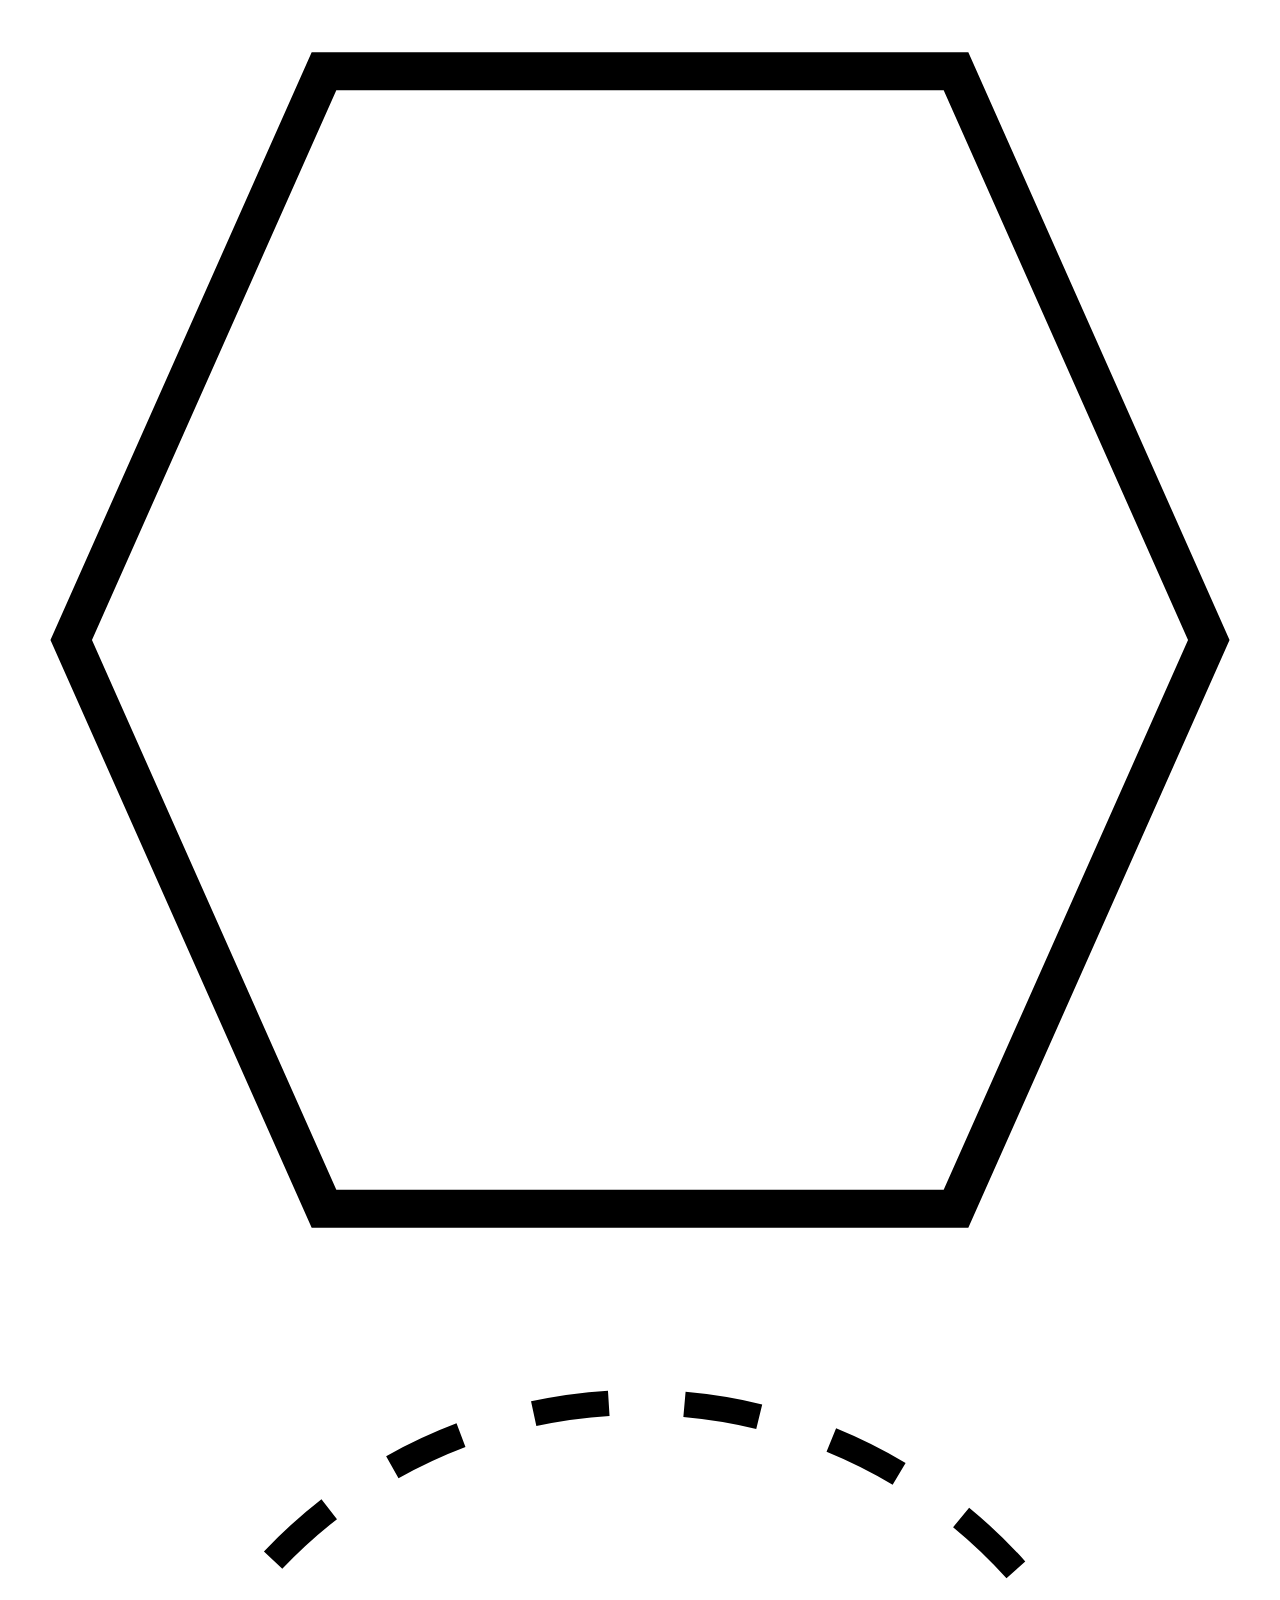
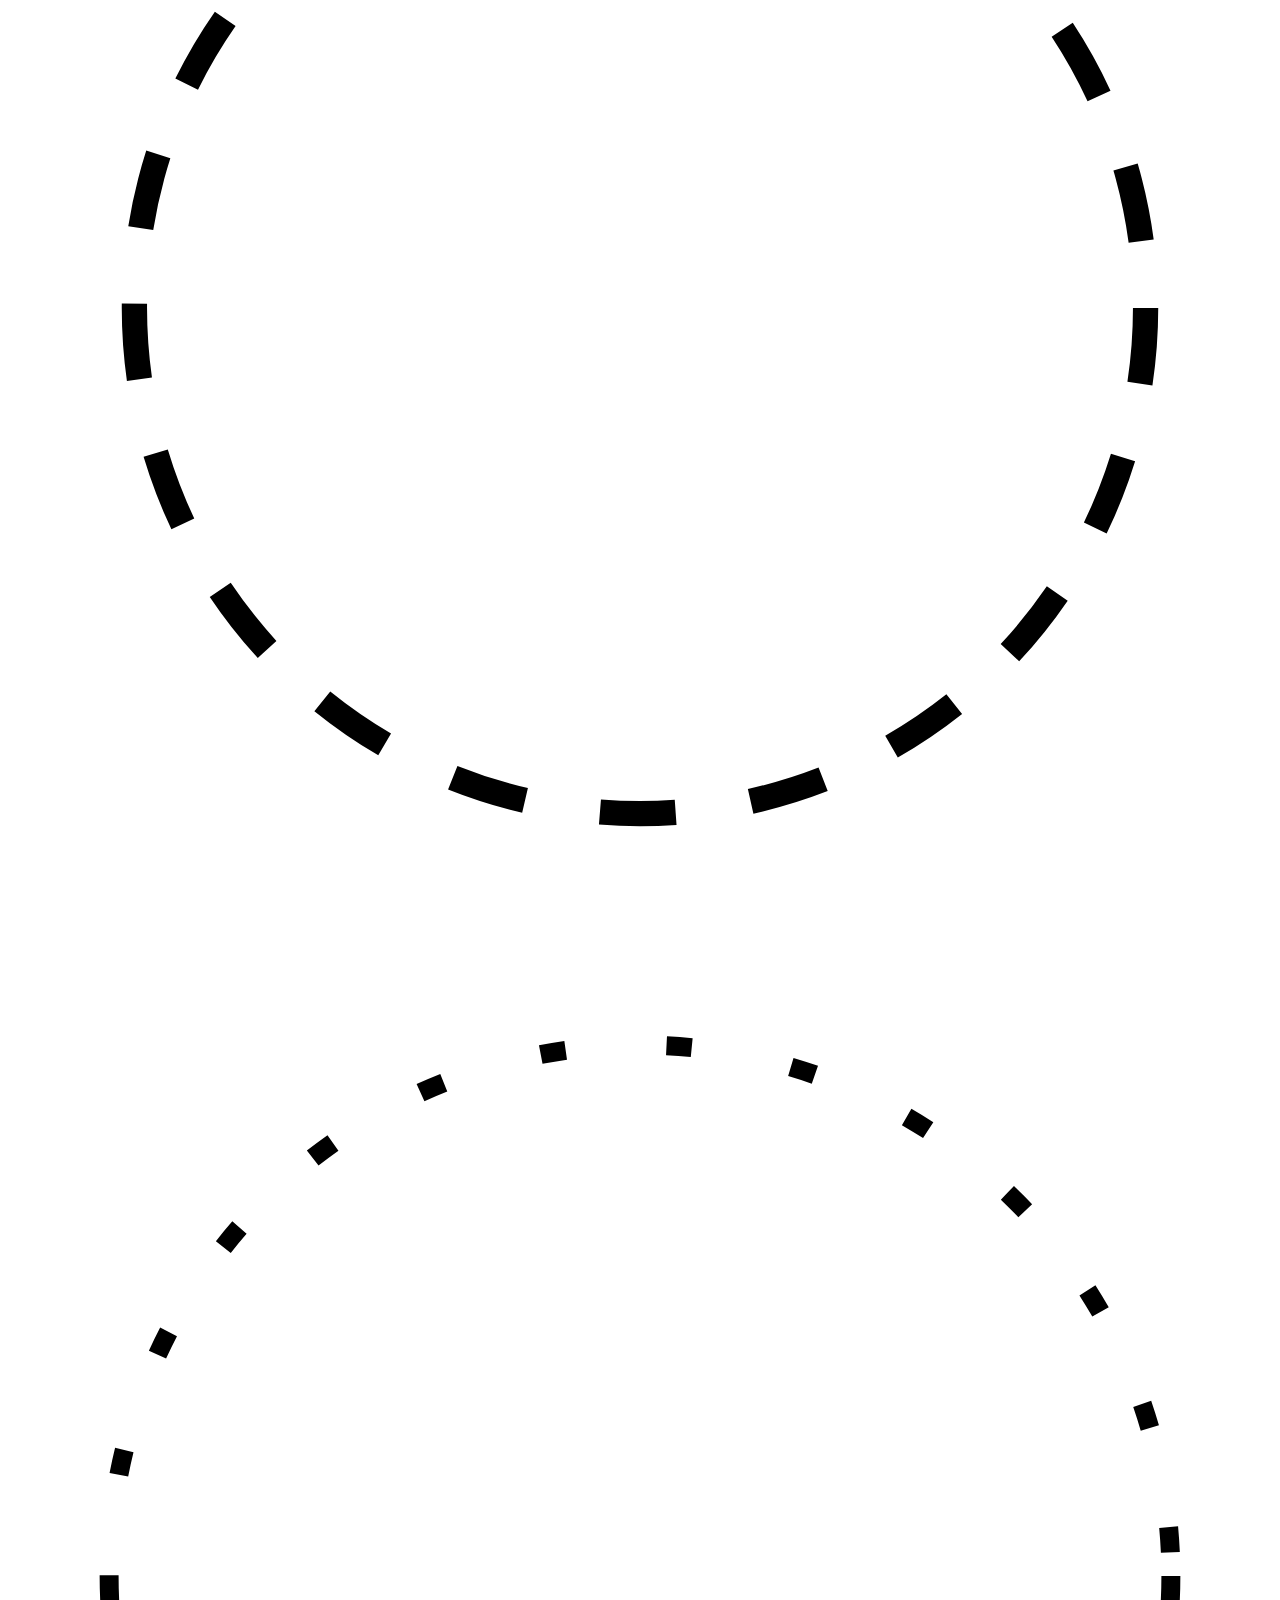
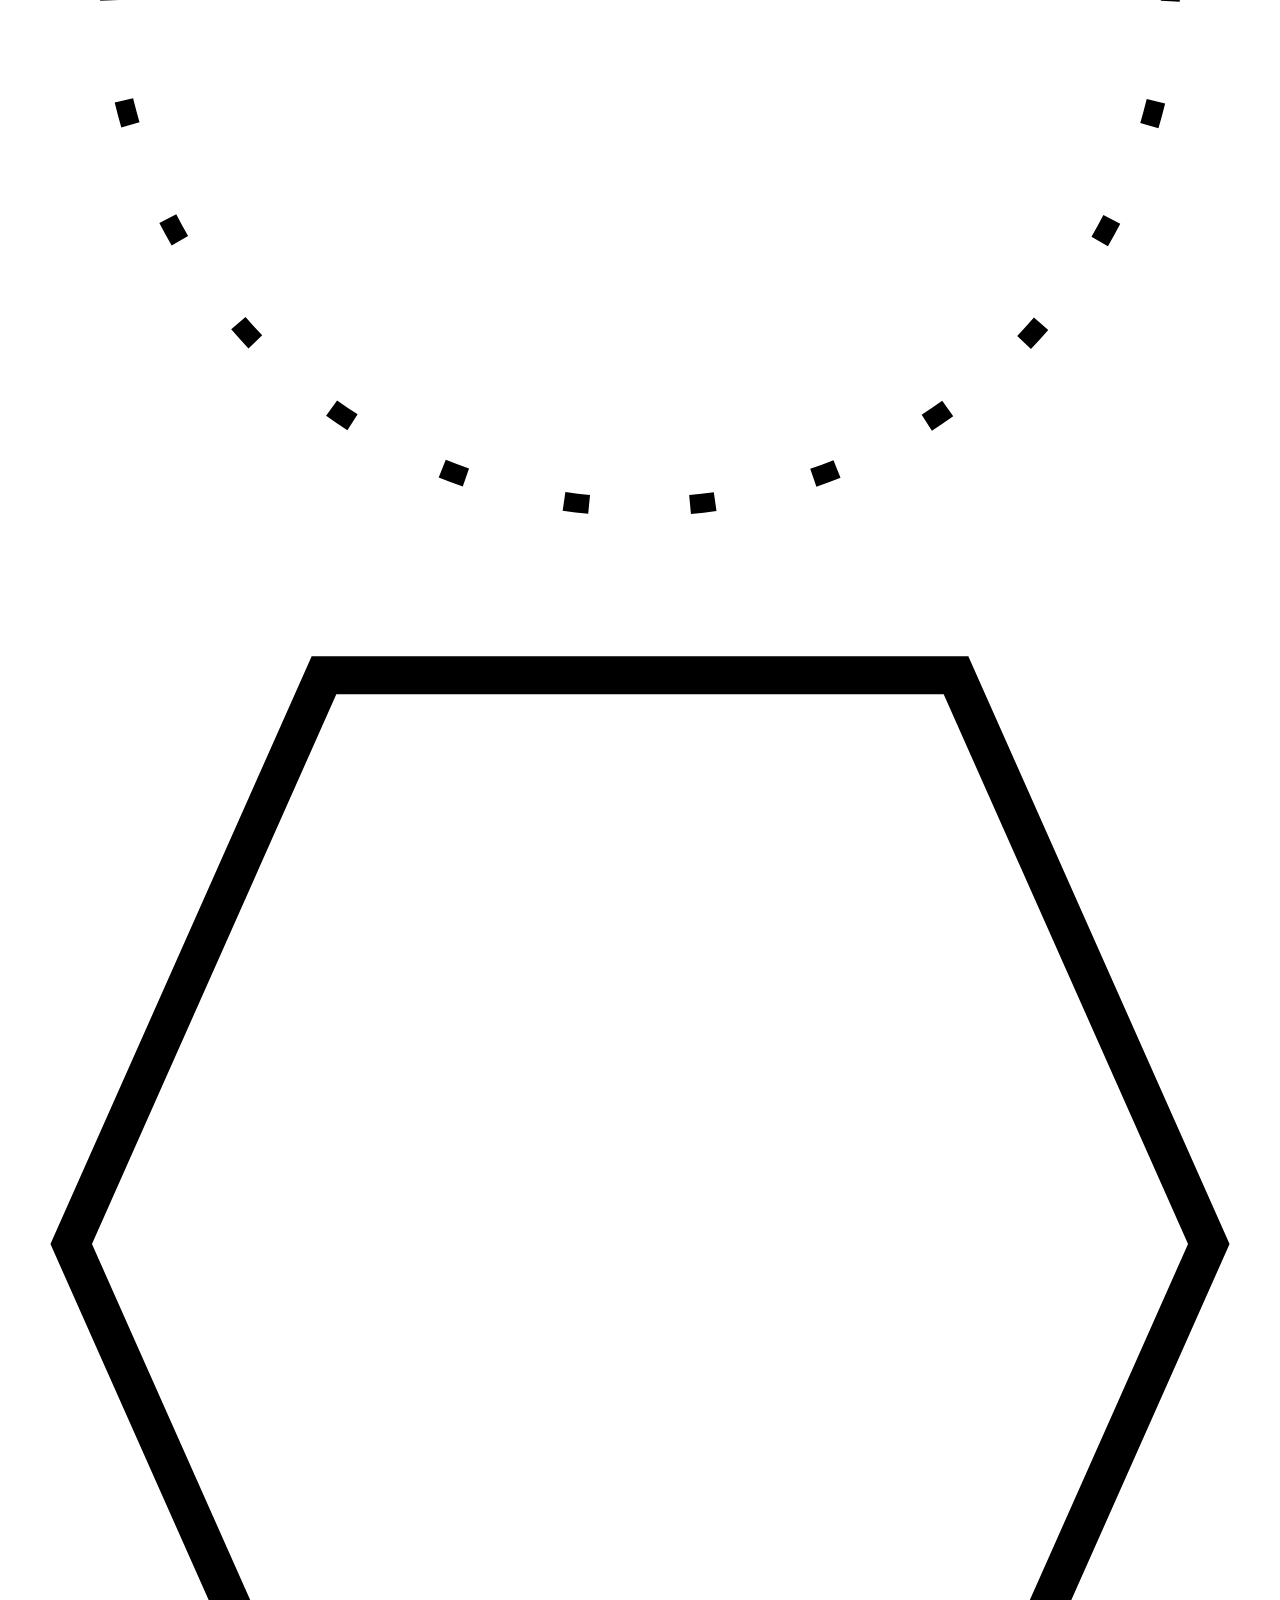
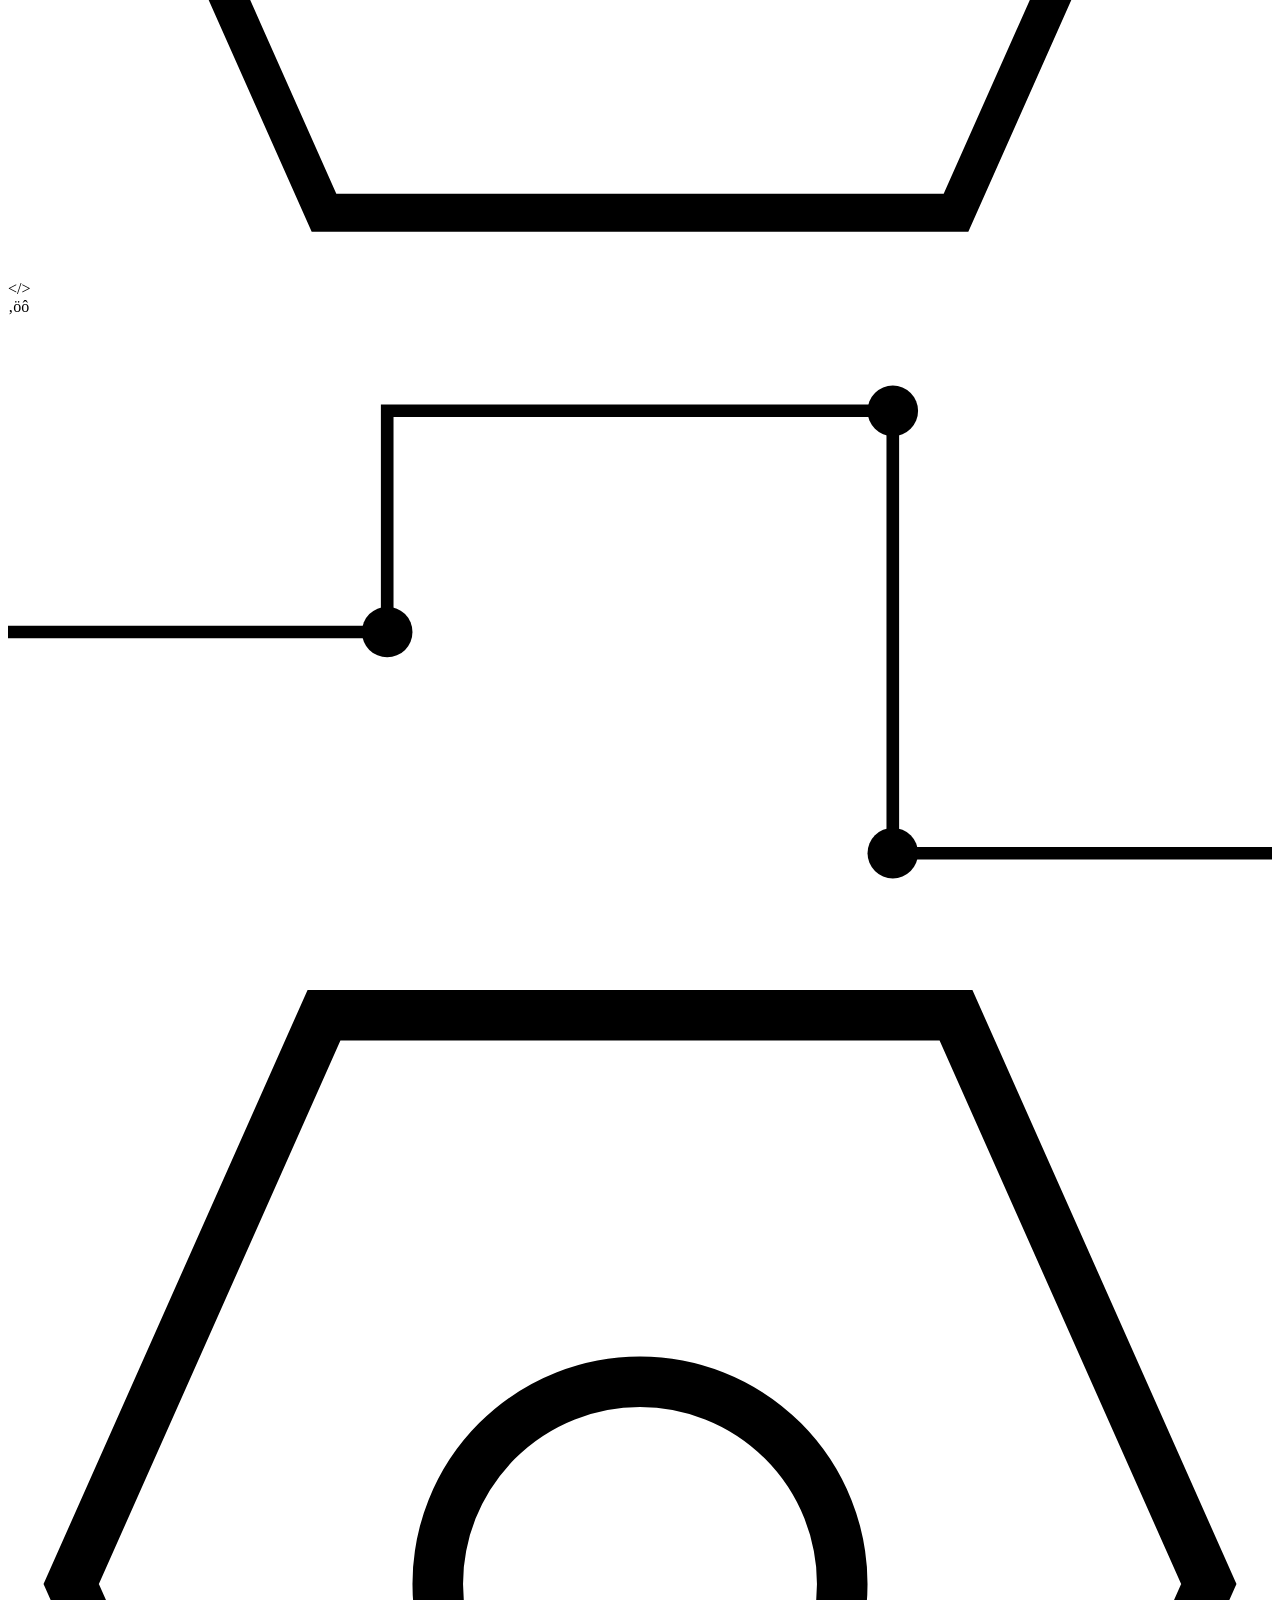
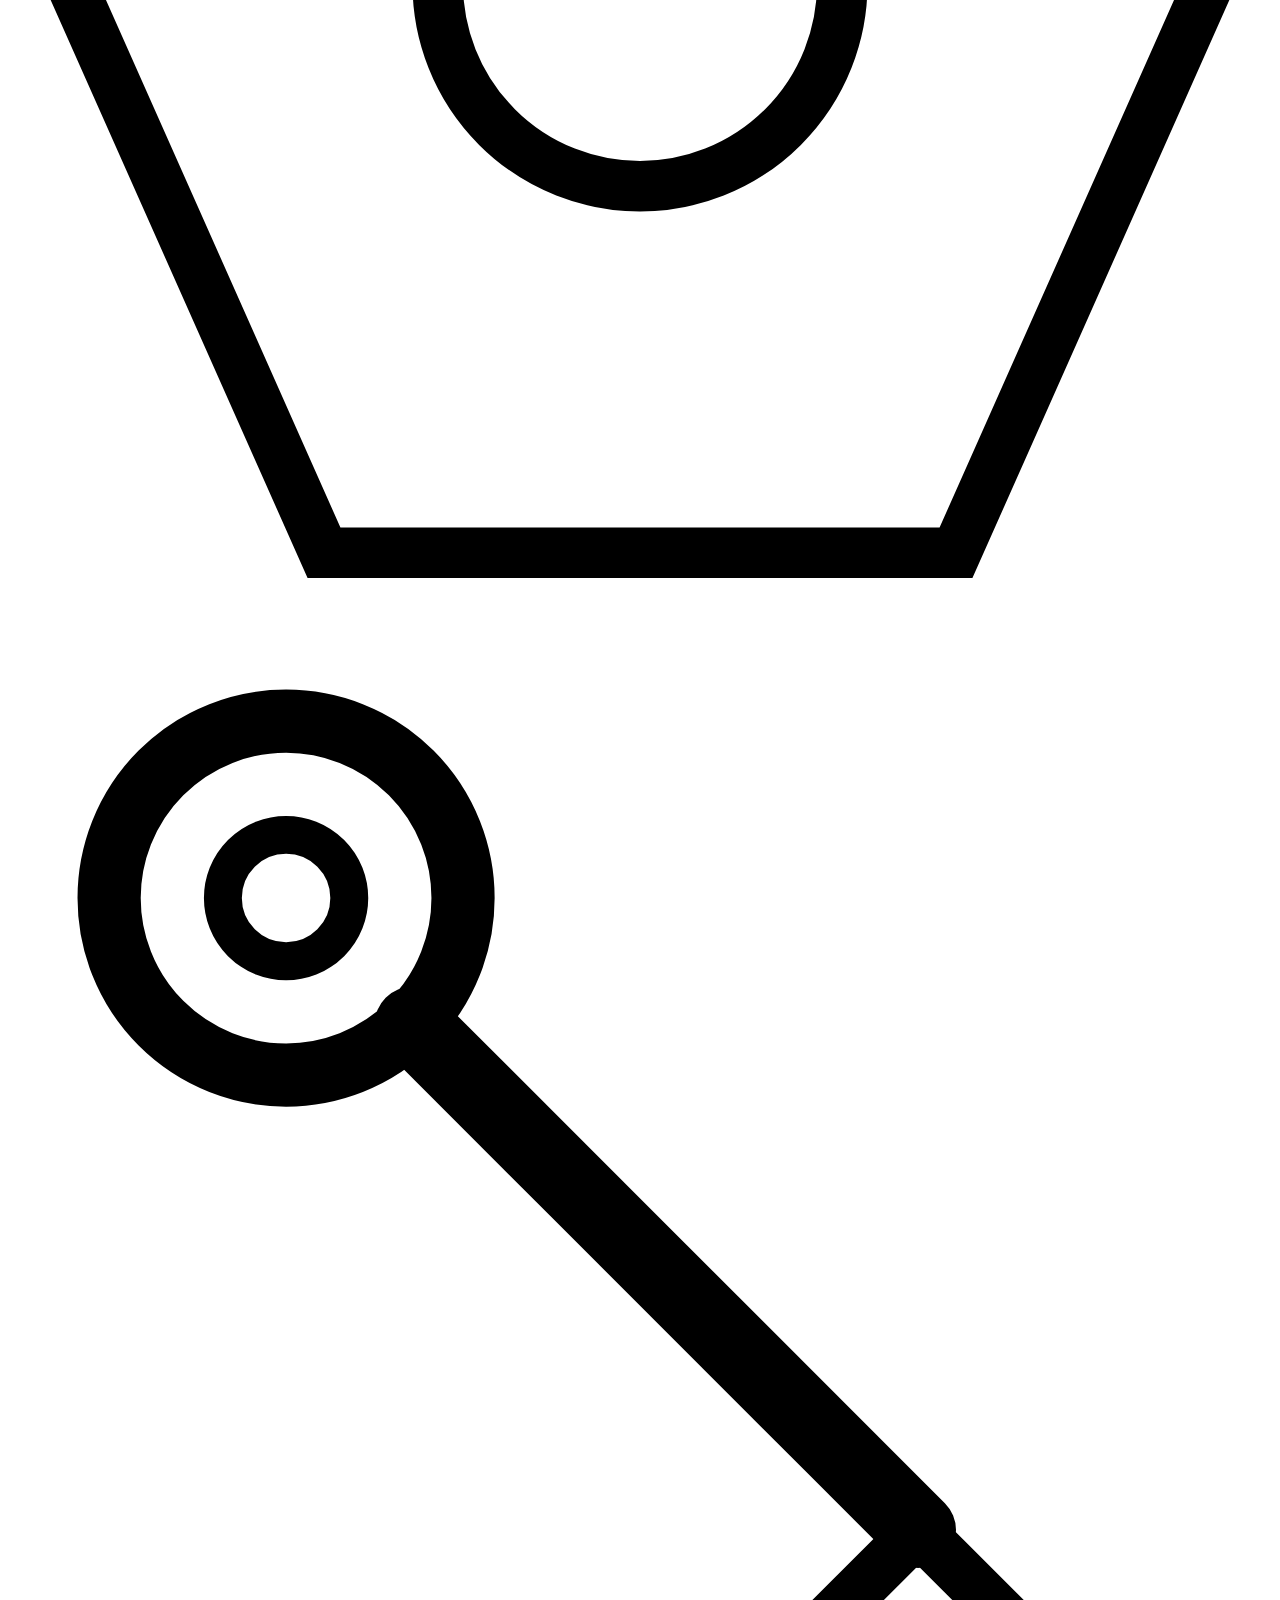
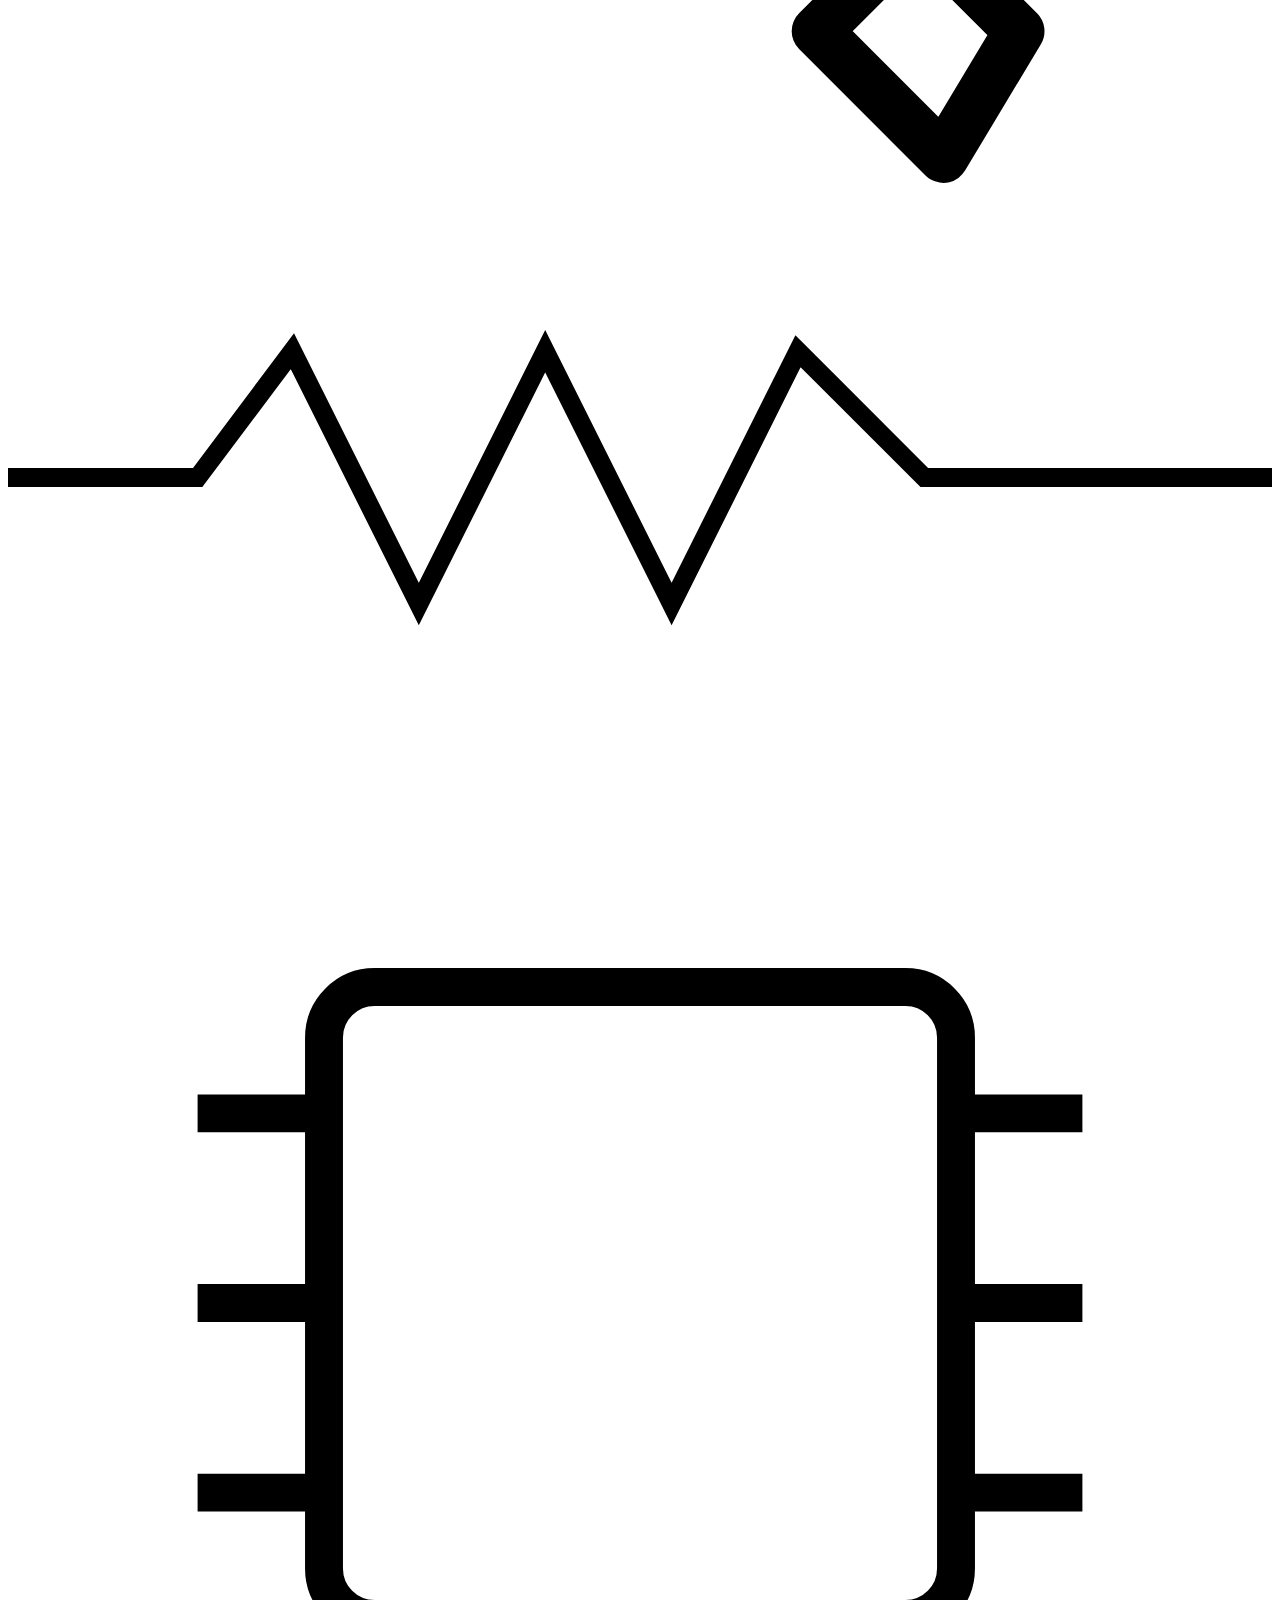
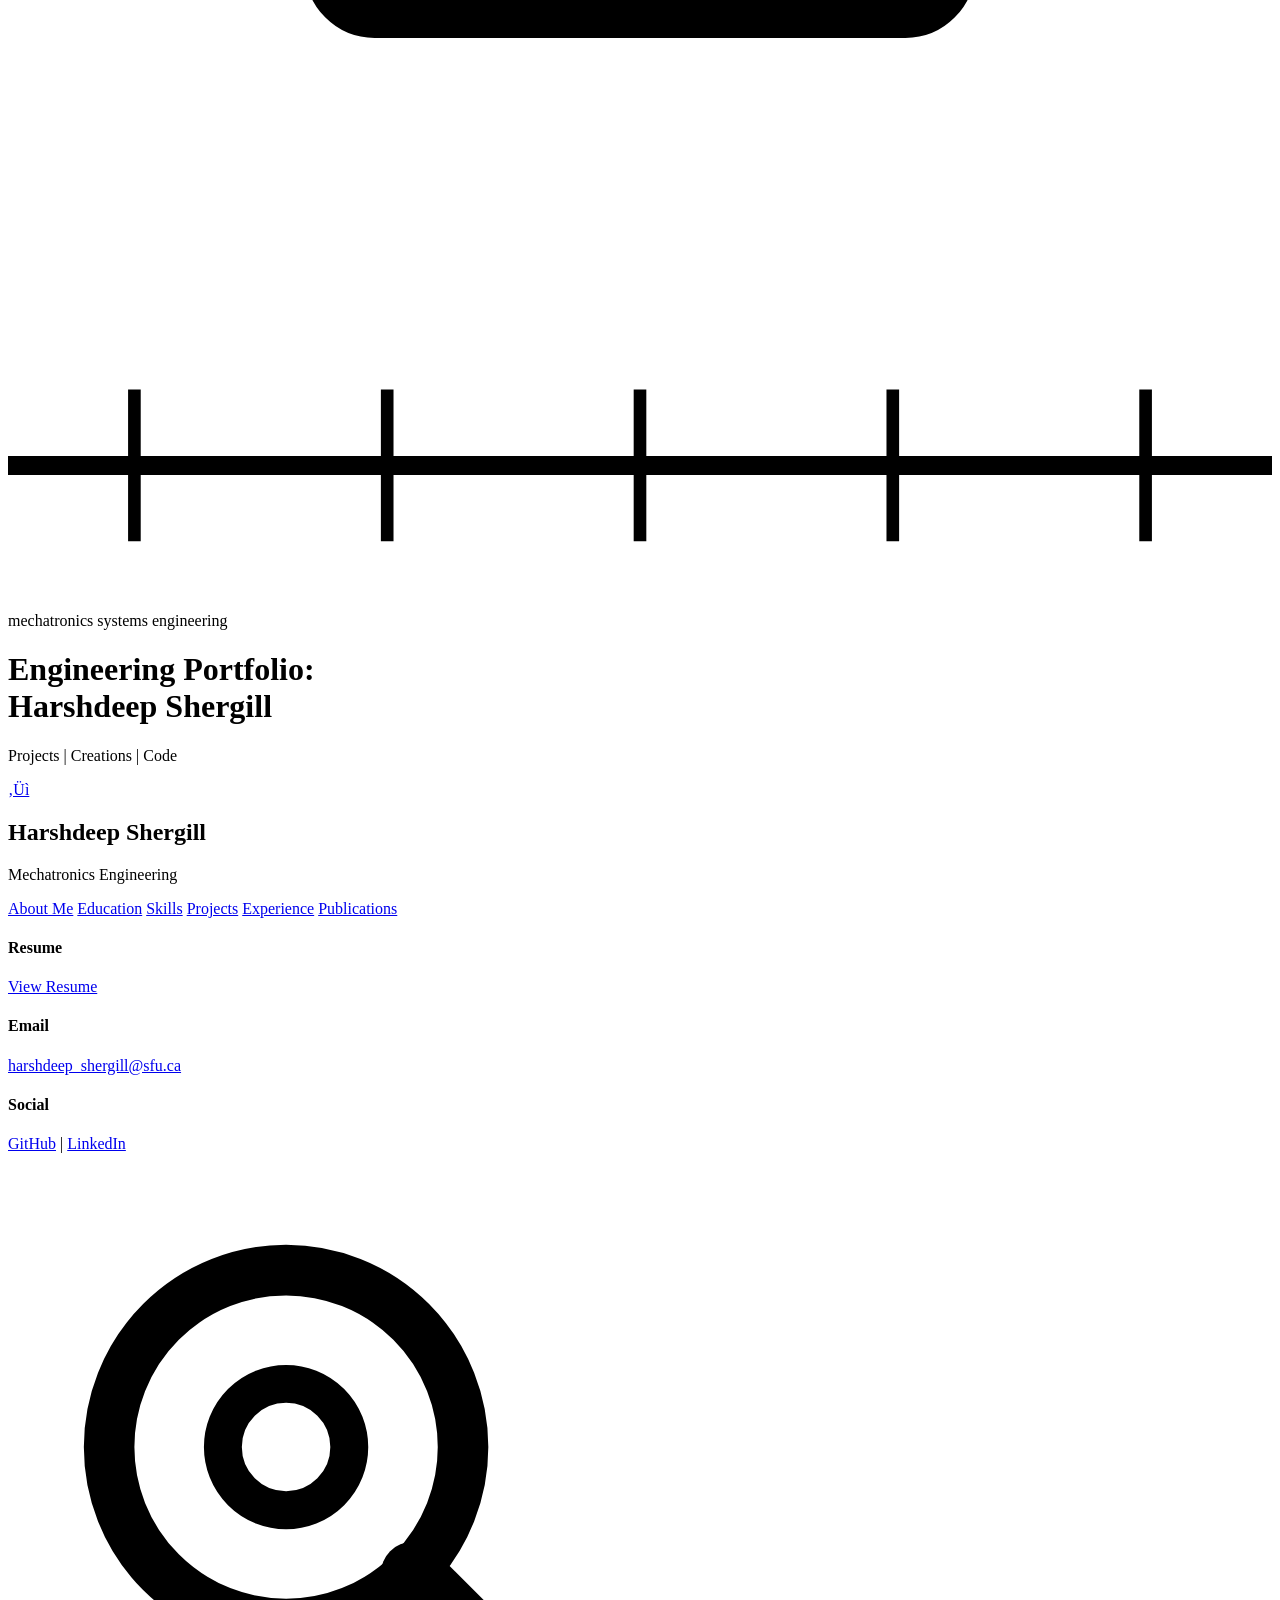
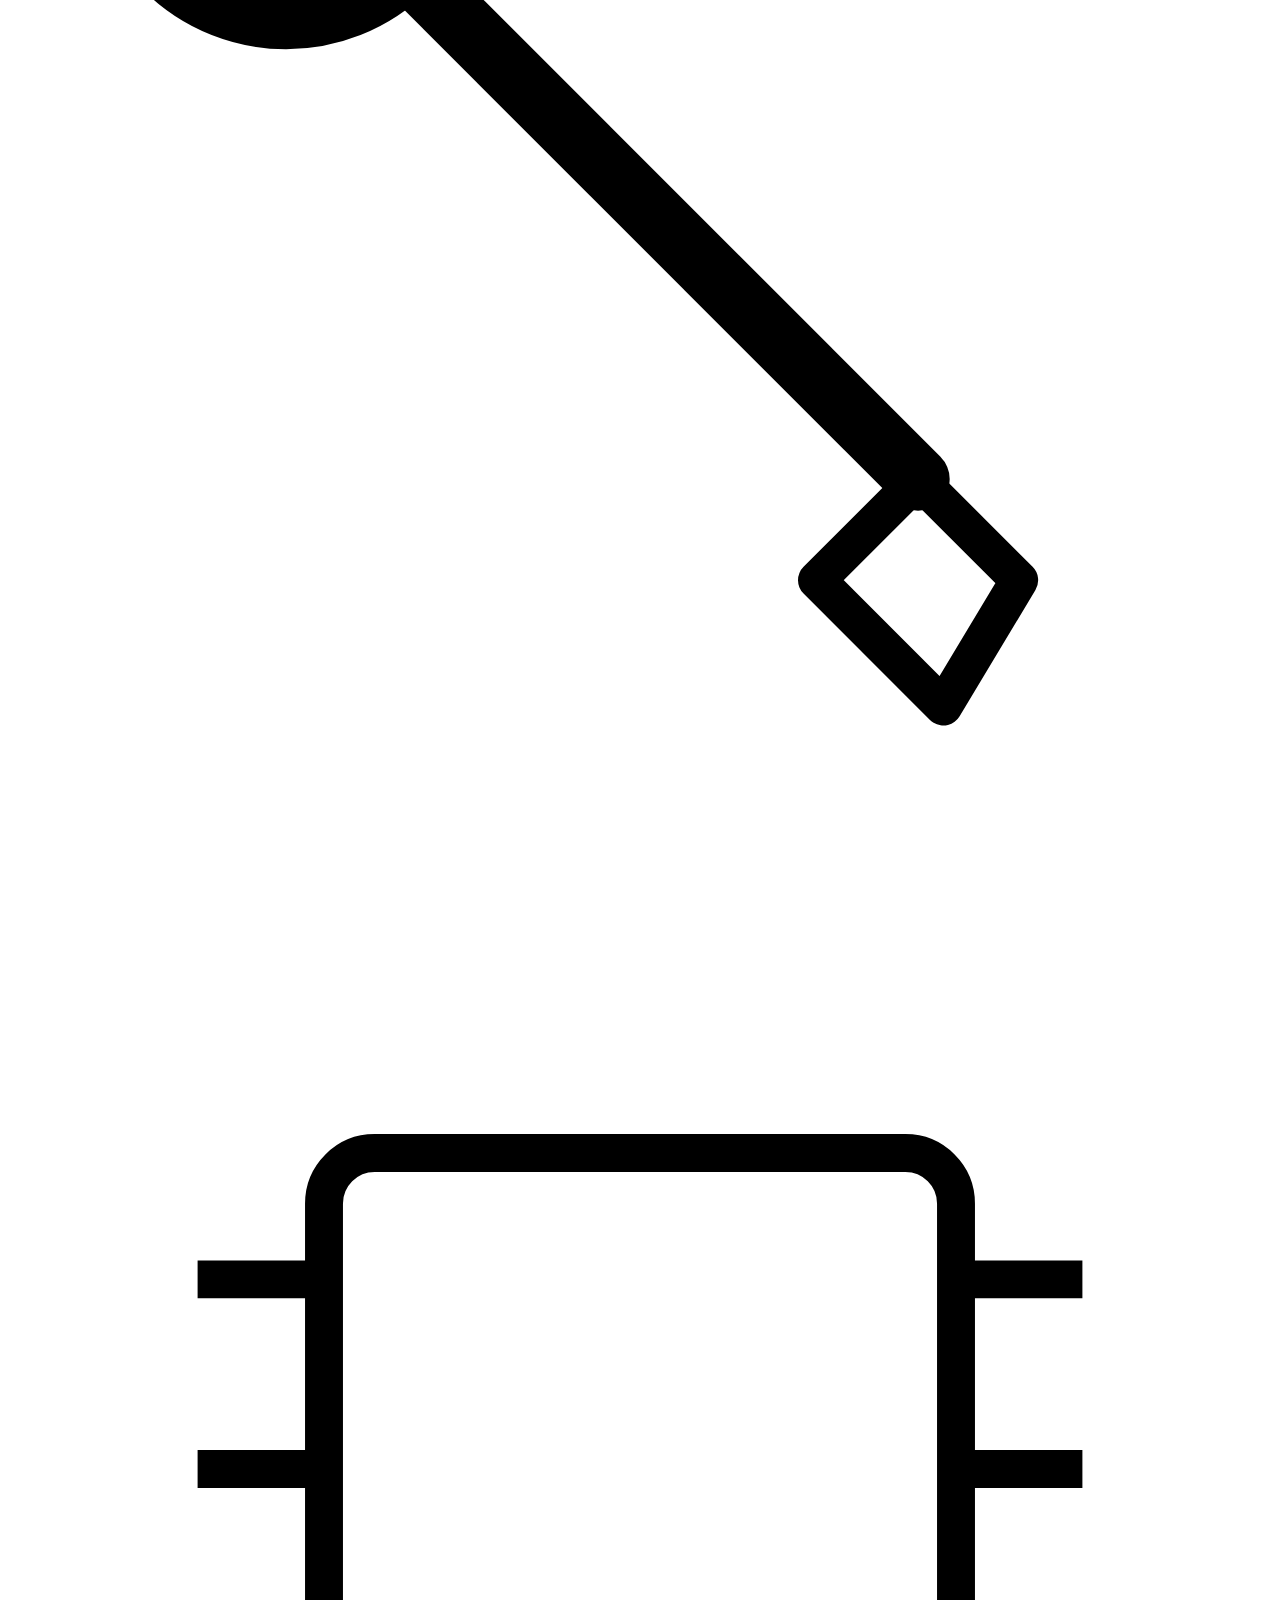
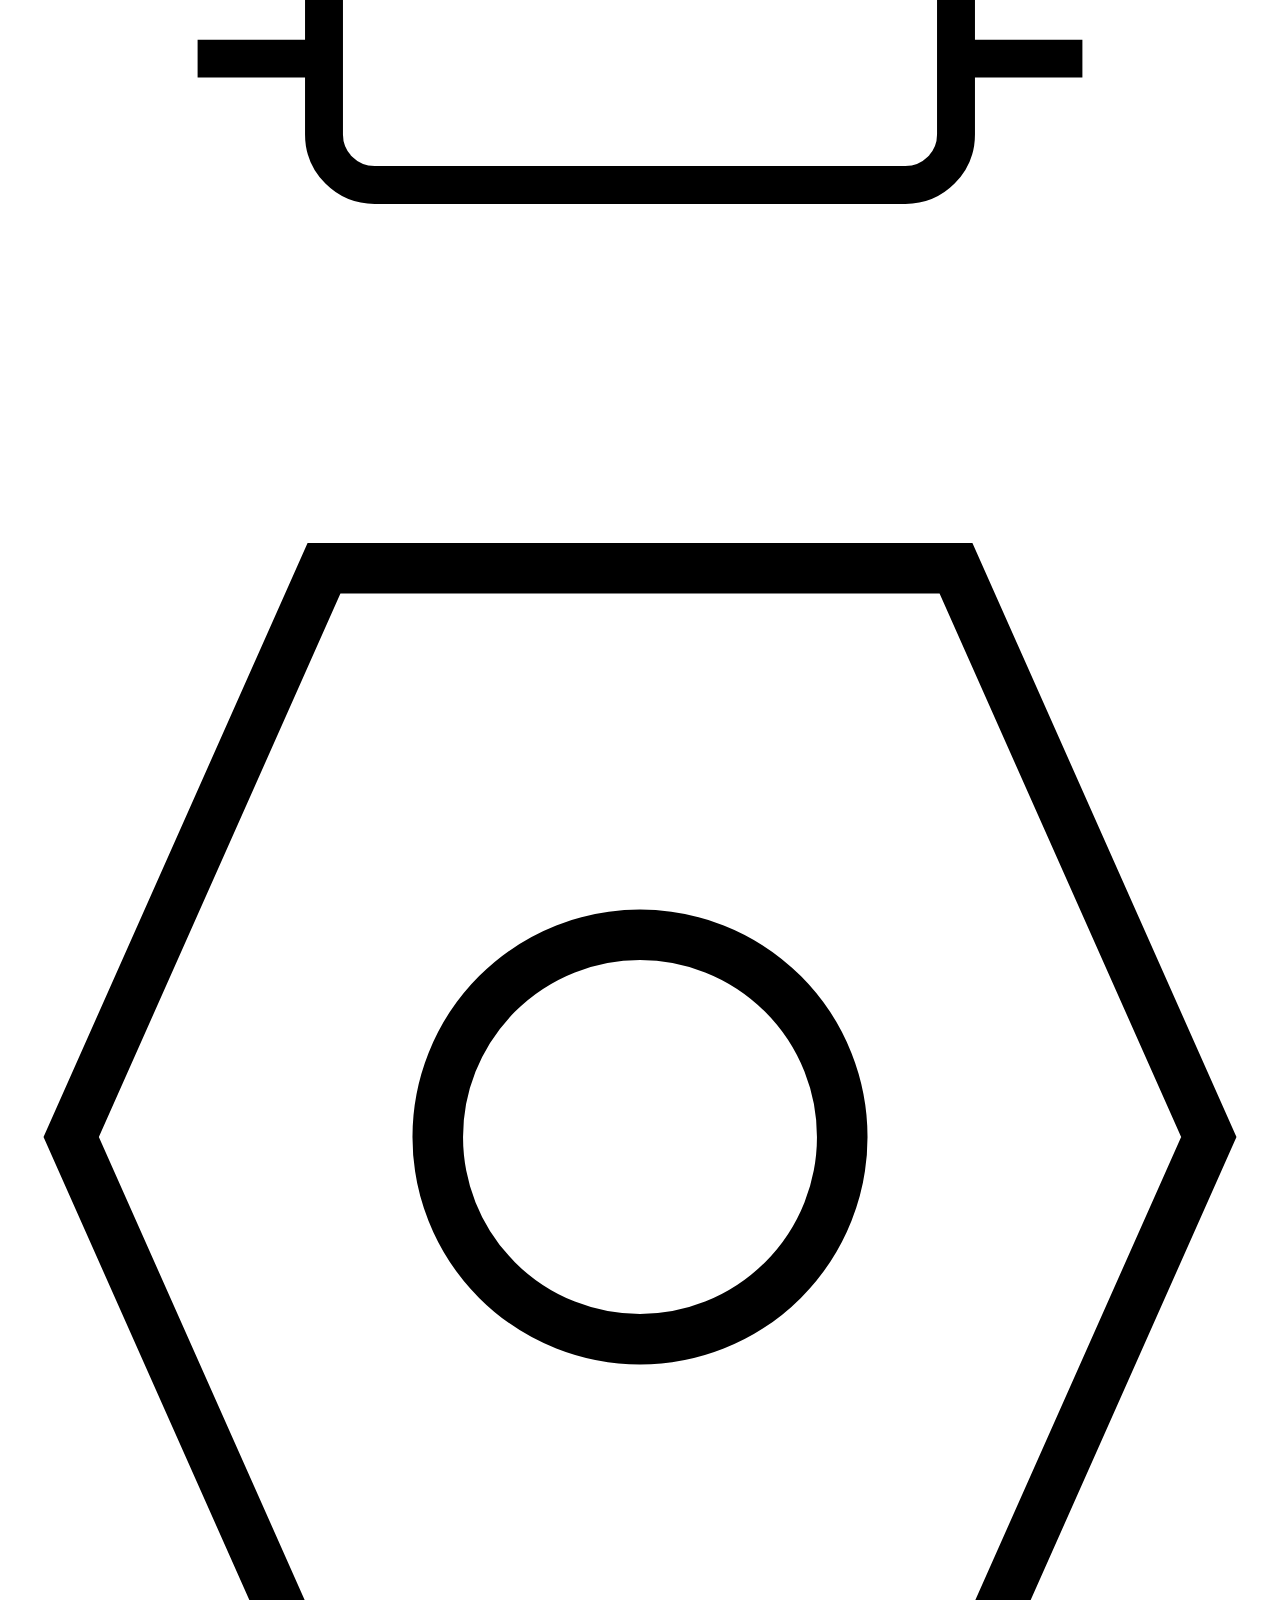
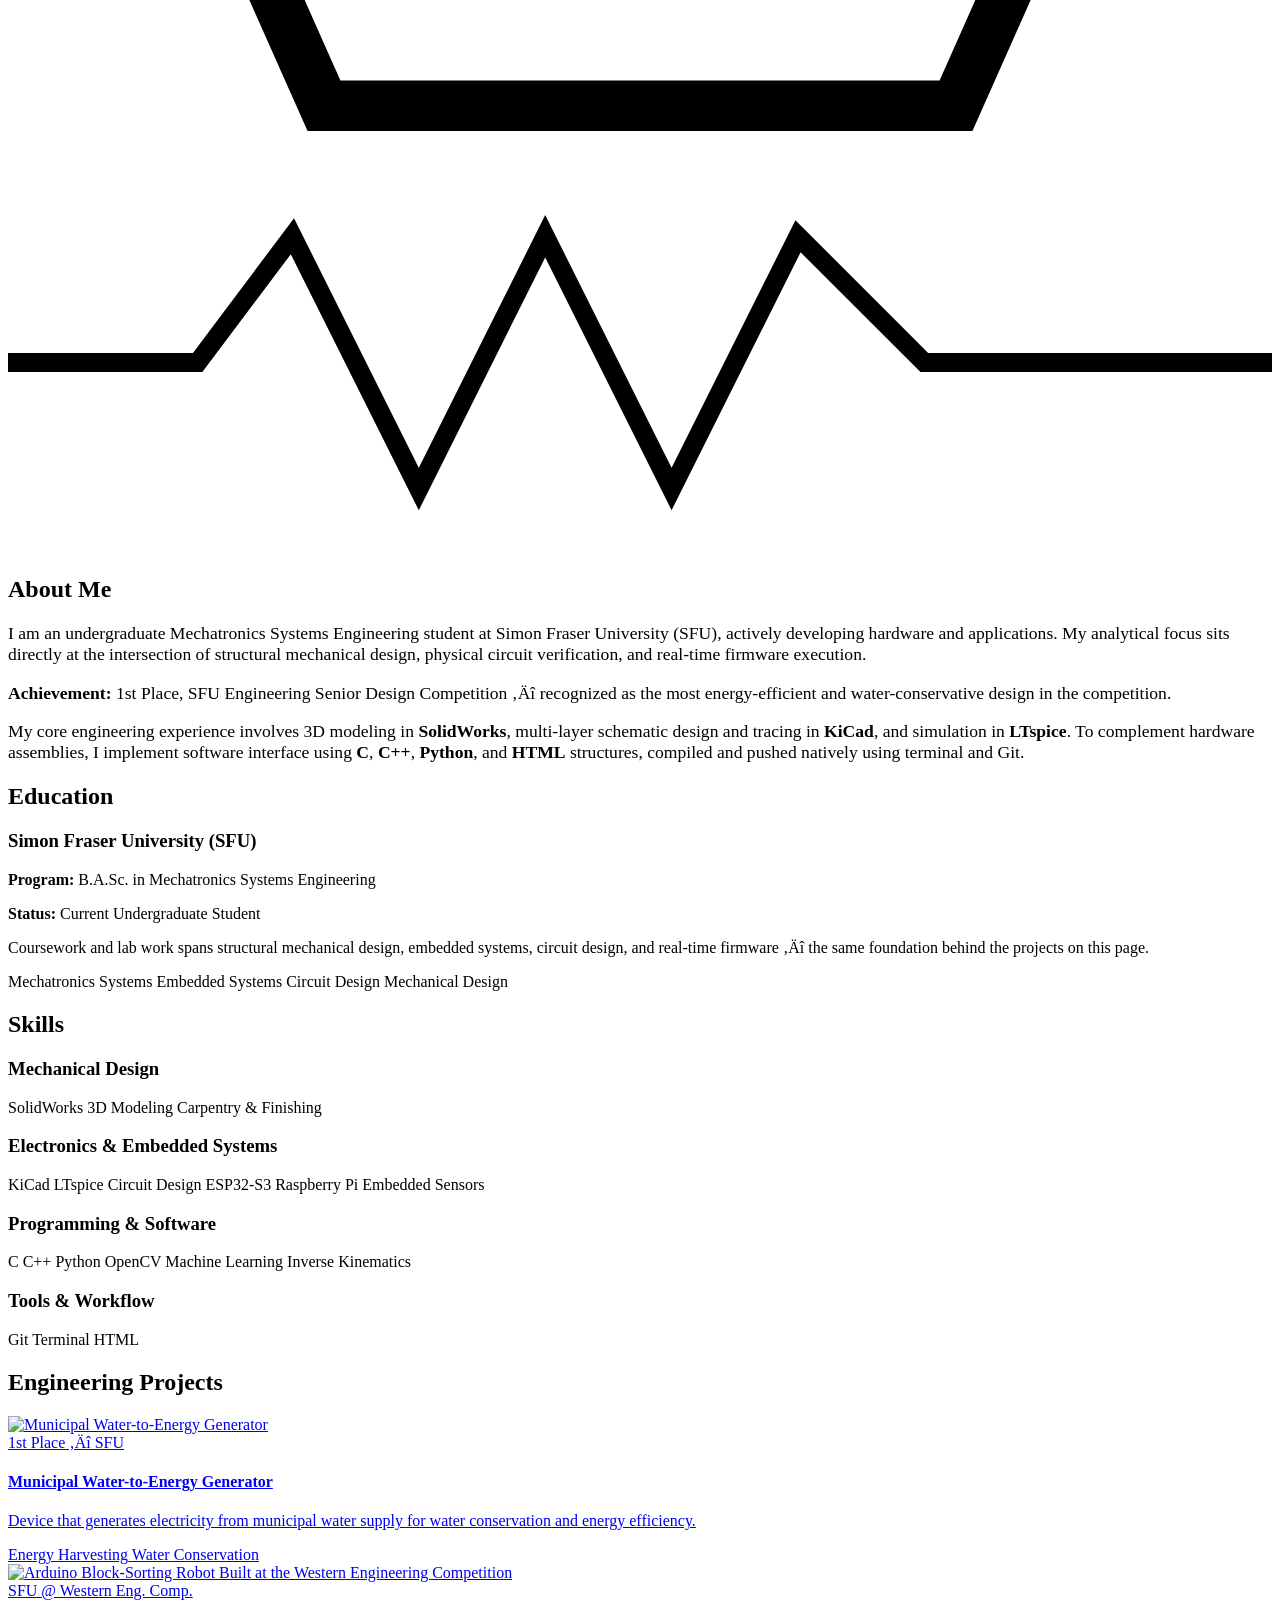
==== index.html @ 56c90fb2 "Add initial engineering portfolio website Initial commit of the engineering portfolio website, inclu" ====
<!DOCTYPE html>
<html lang="en">
<head>
    <meta charset="UTF-8">
    <meta name="viewport" content="width=device-width, initial-scale=1.0">
    <title>Harshdeep Shergill | Engineering Portfolio</title>
    <meta name="description" content="Mechatronics Systems Engineering portfolio of Harshdeep Shergill ‚Äî embedded systems, robotics, IoT devices, and firmware projects built with C, C++, Python, and KiCad.">
    <meta property="og:title" content="Harshdeep Shergill | Engineering Portfolio">
    <meta property="og:description" content="Mechatronics Systems Engineering portfolio ‚Äî embedded systems, robotics, IoT devices, and firmware projects.">
    <meta property="og:type" content="website">
    <meta name="twitter:card" content="summary">
    <link rel="icon" type="image/svg+xml" href="data:image/svg+xml,%3Csvg xmlns='http://www.w3.org/2000/svg' viewBox='0 0 100 100'%3E%3Cpolygon points='25,5 75,5 95,50 75,95 25,95 5,50' fill='none' stroke='%233b82f6' stroke-width='8'/%3E%3Ccircle cx='50' cy='50' r='14' fill='%233b82f6'/%3E%3C/svg%3E">

    <!--
        TODO before this goes live:
        - Add real project images/gifs to assets/images/ (smart-cap.jpg, snake-gameplay.gif, Launcher.jpg, rpi-robot.jpg, sensor-wall.jpg)
        - Add assets/Resume.pdf (View Resume link)
        - Add assets/AI-in-Canadian-Pharmaceuticals.pdf (Publications link)
        - Replace the "#" repo/build-log links on each project detail page with real GitHub/portfolio URLs
        - Replace the placeholder LinkedIn URL below with the real profile
        - Fill in the Experience section with actual roles, dates, and companies
        - Add expected graduation year and specific coursework to the Education section
    -->

    <link rel="preconnect" href="https://fonts.googleapis.com">
    <link rel="preconnect" href="https://fonts.gstatic.com" crossorigin>
    <link href="https://fonts.googleapis.com/css2?family=Inter:wght@400;500;600;700;800&family=JetBrains+Mono:wght@400;600&display=swap" rel="stylesheet">
    <link rel="stylesheet" href="assets/css/theme.css">
</head>
<body>

    <div class="ambient-glow" aria-hidden="true">
        <span class="g1"></span>
        <span class="g2"></span>
        <span class="g3"></span>
    </div>

    <div class="welcome-hero">

        <div class="hero-particles" aria-hidden="true">
            <div class="particle p-accent p1">
                <svg viewBox="0 0 100 100"><polygon points="25,5 75,5 95,50 75,95 25,95 5,50" fill="none" stroke="currentColor" stroke-width="3"/></svg>
            </div>
            <div class="particle p-accent2 p2">
                <svg viewBox="0 0 100 100"><circle cx="50" cy="50" r="40" fill="none" stroke="currentColor" stroke-width="2" stroke-dasharray="6 6"/></svg>
            </div>
            <div class="particle p-accent p3">
                <svg viewBox="0 0 100 100"><circle cx="50" cy="50" r="42" fill="none" stroke="currentColor" stroke-width="1.5" stroke-dasharray="2 8"/></svg>
            </div>
            <div class="particle p-accent2 p4">
                <svg viewBox="0 0 100 100"><polygon points="25,5 75,5 95,50 75,95 25,95 5,50" fill="none" stroke="currentColor" stroke-width="3"/></svg>
            </div>
            <div class="particle p-accent2 dot p5"></div>
            <div class="particle p-accent dot p6"></div>
            <div class="particle p-accent2 dot p7"></div>
            <div class="particle p-accent2 mono p8">&lt;/&gt;</div>
            <div class="particle p-accent p9">‚öô</div>
            <div class="particle p-accent p10">
                <svg viewBox="0 0 200 100" preserveAspectRatio="none"><path d="M0 50 H60 V15 H140 V85 H200" fill="none" stroke="currentColor" stroke-width="2"/><circle cx="60" cy="50" r="4" fill="currentColor"/><circle cx="140" cy="15" r="4" fill="currentColor"/><circle cx="140" cy="85" r="4" fill="currentColor"/></svg>
            </div>
            <!-- Nut / bolt head -->
            <div class="particle p-accent2 p11">
                <svg viewBox="0 0 100 100"><polygon points="25,5 75,5 95,50 75,95 25,95 5,50" fill="none" stroke="currentColor" stroke-width="4"/><circle cx="50" cy="50" r="16" fill="none" stroke="currentColor" stroke-width="4"/></svg>
            </div>
            <!-- Wrench -->
            <div class="particle p-accent p12">
                <svg viewBox="0 0 100 100"><circle cx="22" cy="22" r="14" fill="none" stroke="currentColor" stroke-width="5"/><circle cx="22" cy="22" r="5" fill="none" stroke="currentColor" stroke-width="3"/><line x1="32" y1="32" x2="72" y2="72" stroke="currentColor" stroke-width="6" stroke-linecap="round"/><path d="M64 80 L72 72 L80 80 L74 90 Z" fill="none" stroke="currentColor" stroke-width="4" stroke-linejoin="round"/></svg>
            </div>
            <!-- Resistor -->
            <div class="particle p-accent2 p13">
                <svg viewBox="0 0 200 60" preserveAspectRatio="none"><path d="M0 30 H30 L45 10 L65 50 L85 10 L105 50 L125 10 L145 30 H200" fill="none" stroke="currentColor" stroke-width="3"/></svg>
            </div>
            <!-- IC chip -->
            <div class="particle p-accent p14">
                <svg viewBox="0 0 100 100"><rect x="25" y="25" width="50" height="50" rx="4" fill="none" stroke="currentColor" stroke-width="3"/><line x1="15" y1="35" x2="25" y2="35" stroke="currentColor" stroke-width="3"/><line x1="15" y1="50" x2="25" y2="50" stroke="currentColor" stroke-width="3"/><line x1="15" y1="65" x2="25" y2="65" stroke="currentColor" stroke-width="3"/><line x1="75" y1="35" x2="85" y2="35" stroke="currentColor" stroke-width="3"/><line x1="75" y1="50" x2="85" y2="50" stroke="currentColor" stroke-width="3"/><line x1="75" y1="65" x2="85" y2="65" stroke="currentColor" stroke-width="3"/></svg>
            </div>
            <!-- Ruler -->
            <div class="particle p-accent2 p15">
                <svg viewBox="0 0 200 40" preserveAspectRatio="none"><line x1="0" y1="20" x2="200" y2="20" stroke="currentColor" stroke-width="3"/><line x1="20" y1="8" x2="20" y2="32" stroke="currentColor" stroke-width="2"/><line x1="60" y1="8" x2="60" y2="32" stroke="currentColor" stroke-width="2"/><line x1="100" y1="8" x2="100" y2="32" stroke="currentColor" stroke-width="2"/><line x1="140" y1="8" x2="140" y2="32" stroke="currentColor" stroke-width="2"/><line x1="180" y1="8" x2="180" y2="32" stroke="currentColor" stroke-width="2"/></svg>
            </div>
        </div>

        <p class="hero-eyebrow mono"> mechatronics systems engineering</p>
        <h1>Engineering Portfolio:<br>Harshdeep Shergill</h1>
        <p>Projects | Creations | Code</p>

        <a href="#main-workspace" class="scroll-down-btn" aria-label="Scroll Down">‚Üì</a>
    </div>

    <div class="portfolio-container" id="main-workspace">

        <aside>
            <div class="profile-section">
                <h2>Harshdeep Shergill</h2>
                <p class="title-sub">Mechatronics Engineering</p>
            </div>

            <nav class="nav-links">
                <a href="#about-me">About Me</a>
                <a href="#education">Education</a>
                <a href="#skills">Skills</a>
                <a href="#engineering-projects">Projects</a>
                <a href="#experience">Experience</a>
                <a href="#publications">Publications</a>
            </nav>

            <div class="contact-info">
                <div class="contact-group">
                    <h4>Resume</h4>
                    <p><a href="./assets/Resume.pdf" target="_blank">View Resume</a></p>
                </div>
                <div class="contact-group">
                    <h4>Email</h4>
                    <p><a href="mailto:harshdeep_shergill@sfu.ca">harshdeep_shergill@sfu.ca</a></p>
                </div>
                <div class="contact-group">
                    <h4>Social</h4>
                    <p>
                        <a href="https://github.com/hsa251" target="_blank">GitHub</a> |
                        <a href="https://linkedin.com/in/___" target="_blank">LinkedIn</a>
                    </p>
                </div>
            </div>
        </aside>

        <main>

            <div class="content-particles" aria-hidden="true">
                <div class="tool ct1">
                    <svg viewBox="0 0 100 100"><circle cx="22" cy="22" r="14" fill="none" stroke="currentColor" stroke-width="4"/><circle cx="22" cy="22" r="5" fill="none" stroke="currentColor" stroke-width="3"/><line x1="32" y1="32" x2="72" y2="72" stroke="currentColor" stroke-width="5" stroke-linecap="round"/><path d="M64 80 L72 72 L80 80 L74 90 Z" fill="none" stroke="currentColor" stroke-width="3" stroke-linejoin="round"/></svg>
                </div>
                <div class="tool alt ct2">
                    <svg viewBox="0 0 100 100"><rect x="25" y="25" width="50" height="50" rx="4" fill="none" stroke="currentColor" stroke-width="3"/><line x1="15" y1="35" x2="25" y2="35" stroke="currentColor" stroke-width="3"/><line x1="15" y1="50" x2="25" y2="50" stroke="currentColor" stroke-width="3"/><line x1="15" y1="65" x2="25" y2="65" stroke="currentColor" stroke-width="3"/><line x1="75" y1="35" x2="85" y2="35" stroke="currentColor" stroke-width="3"/><line x1="75" y1="50" x2="85" y2="50" stroke="currentColor" stroke-width="3"/><line x1="75" y1="65" x2="85" y2="65" stroke="currentColor" stroke-width="3"/></svg>
                </div>
                <div class="tool ct3">
                    <svg viewBox="0 0 100 100"><polygon points="25,5 75,5 95,50 75,95 25,95 5,50" fill="none" stroke="currentColor" stroke-width="4"/><circle cx="50" cy="50" r="16" fill="none" stroke="currentColor" stroke-width="4"/></svg>
                </div>
                <div class="tool alt ct4">
                    <svg viewBox="0 0 200 60" preserveAspectRatio="none"><path d="M0 30 H30 L45 10 L65 50 L85 10 L105 50 L125 10 L145 30 H200" fill="none" stroke="currentColor" stroke-width="3"/></svg>
                </div>
            </div>

            <section id="about-me">
                <h2>About Me</h2>
                <p style="font-size: 1.1rem; margin-bottom: 16px;">
                    I am an undergraduate Mechatronics Systems Engineering student at Simon Fraser University (SFU), actively developing hardware and applications. My analytical focus sits directly at the intersection of structural mechanical design, physical circuit verification, and real-time firmware execution.
                </p>
                <p style="font-size: 1.1rem; margin-bottom: 16px;">
                    <strong>Achievement:</strong> 1st Place, SFU Engineering Senior Design Competition ‚Äî recognized as the most energy-efficient and water-conservative design in the competition.
                </p>
                <p style="font-size: 1.1rem;">
                    My core engineering experience involves 3D modeling in <strong>SolidWorks</strong>, multi-layer schematic design and tracing in <strong>KiCad</strong>, and simulation in <strong>LTspice</strong>. To complement hardware assemblies, I implement software interface using <strong>C</strong>, <strong>C++</strong>, <strong>Python</strong>, and <strong>HTML</strong> structures, compiled and pushed natively using terminal and Git.
                </p>
            </section>

            <section id="education">
                <h2>Education</h2>

                <div class="project-item">
                    <h3>Simon Fraser University (SFU)</h3>
                    <div class="project-details">
                        <p><strong>Program:</strong> B.A.Sc. in Mechatronics Systems Engineering</p>
                        <p><strong>Status:</strong> Current Undergraduate Student</p>
                        <p>Coursework and lab work spans structural mechanical design, embedded systems, circuit design, and real-time firmware ‚Äî the same foundation behind the projects on this page.</p>
                        <div class="tech-tags">
                            <span class="tag">Mechatronics Systems</span>
                            <span class="tag">Embedded Systems</span>
                            <span class="tag">Circuit Design</span>
                            <span class="tag">Mechanical Design</span>
                        </div>
                    </div>
                </div>

            </section>

            <section id="skills">
                <h2>Skills</h2>

                <div class="skills-grid">
                    <div class="skill-category">
                        <h3>Mechanical Design</h3>
                        <div class="tech-tags">
                            <span class="tag">SolidWorks</span>
                            <span class="tag">3D Modeling</span>
                            <span class="tag">Carpentry &amp; Finishing</span>
                        </div>
                    </div>

                    <div class="skill-category">
                        <h3>Electronics &amp; Embedded Systems</h3>
                        <div class="tech-tags">
                            <span class="tag">KiCad</span>
                            <span class="tag">LTspice</span>
                            <span class="tag">Circuit Design</span>
                            <span class="tag">ESP32-S3</span>
                            <span class="tag">Raspberry Pi</span>
                            <span class="tag">Embedded Sensors</span>
                        </div>
                    </div>

                    <div class="skill-category">
                        <h3>Programming &amp; Software</h3>
                        <div class="tech-tags">
                            <span class="tag">C</span>
                            <span class="tag">C++</span>
                            <span class="tag">Python</span>
                            <span class="tag">OpenCV</span>
                            <span class="tag">Machine Learning</span>
                            <span class="tag">Inverse Kinematics</span>
                        </div>
                    </div>

                    <div class="skill-category">
                        <h3>Tools &amp; Workflow</h3>
                        <div class="tech-tags">
                            <span class="tag">Git</span>
                            <span class="tag">Terminal</span>
                            <span class="tag">HTML</span>
                        </div>
                    </div>
                </div>
            </section>

            <section id="engineering-projects">
                <h2>Engineering Projects</h2>

                <div class="project-grid">

                    <a class="project-tile" href="project-water-energy.html">
                        <div class="tile-img">
                            <img src="assets/images/water-energy-generator.jpg" alt="Municipal Water-to-Energy Generator">
                        </div>
                        <div class="tile-body">
                            <div class="award-badge">1st Place ‚Äî SFU</div>
                            <h4>Municipal Water-to-Energy Generator</h4>
                            <p>Device that generates electricity from municipal water supply for water conservation and energy efficiency.</p>
                            <div class="tile-tags">
                                <span class="tag">Energy Harvesting</span>
                                <span class="tag">Water Conservation</span>
                            </div>
                        </div>
                    </a>

                    <a class="project-tile" href="project-wec-robot.html">
                        <div class="tile-img">
                            <img src="assets/images/wec-robot.jpg" alt="Arduino Block-Sorting Robot Built at the Western Engineering Competition">
                        </div>
                        <div class="tile-body">
                            <div class="highlight-badge">SFU @ Western Eng. Comp.</div>
                            <h4>Autonomous Block-Sorting Robot</h4>
                            <p>Arduino robot built in 8 hours at the Western Engineering Competition, with remote-controlled and autonomous modes.</p>
                            <div class="tile-tags">
                                <span class="tag">Arduino</span>
                                <span class="tag">Autonomous Systems</span>
                            </div>
                        </div>
                    </a>

                    <a class="project-tile" href="project-smart-cap.html">
                        <div class="tile-img">
                            <img src="assets/images/smart-cap.jpg" alt="Smart Pill Bottle Cap">
                        </div>
                        <div class="tile-body">
                            <h4>Smart Pill Bottle Cap</h4>
                            <p>ESP32-S3 IoT medical device with custom KiCad circuitry and real-time C++ firmware.</p>
                            <div class="tile-tags">
                                <span class="tag">ESP32-S3</span>
                                <span class="tag">KiCad</span>
                            </div>
                        </div>
                    </a>

                    <a class="project-tile" href="project-snake-engine.html">
                        <div class="tile-img">
                            <img src="assets/images/snake-gameplay.gif" alt="Custom C / SDL2 Snake Engine">
                        </div>
                        <div class="tile-body">
                            <h4>Custom C / SDL2 Snake Engine</h4>
                            <p>Standalone C and SDL2 game engine with custom linked-list memory management.</p>
                            <div class="tile-tags">
                                <span class="tag">C</span>
                                <span class="tag">SDL2</span>
                            </div>
                        </div>
                    </a>

                    <a class="project-tile" href="project-launcher.html">
                        <div class="tile-img">
                            <img src="assets/images/Launcher.jpg" alt="Linear Electromagnetic Launcher">
                        </div>
                        <div class="tile-body">
                            <h4>Linear Electromagnetic Launcher</h4>
                            <p>Handmade solenoid-based electromagnetic launcher with a switch-based circuit.</p>
                            <div class="tile-tags">
                                <span class="tag">Solenoid</span>
                                <span class="tag">Circuit Design</span>
                            </div>
                        </div>
                    </a>

                    <a class="project-tile" href="project-rpi-robot.html">
                        <div class="tile-img">
                            <img src="assets/images/rpi-robot.jpg" alt="Raspberry Pi Omni-Wheel Robot">
                        </div>
                        <div class="tile-body">
                            <h4>Raspberry Pi Omni-Wheel Robot</h4>
                            <p>Omni-directional robot with arm, vision, IK pick-and-place, and ML-driven sorting.</p>
                            <div class="tile-tags">
                                <span class="tag">Raspberry Pi</span>
                                <span class="tag">Machine Learning</span>
                            </div>
                        </div>
                    </a>

                    <a class="project-tile" href="project-sensor-wall.html">
                        <div class="tile-img">
                            <img src="assets/images/sensor-wall.jpg" alt="Interactive Sensor Demo Wall">
                        </div>
                        <div class="tile-body">
                            <h4>Interactive Sensor Demo Wall</h4>
                            <p>Fully finished demo wall housing sensors and an LED-wrapped screen.</p>
                            <div class="tile-tags">
                                <span class="tag">Embedded Sensors</span>
                                <span class="tag">LED Integration</span>
                            </div>
                        </div>
                    </a>

                </div>
            </section>

            <section id="experience">
                <h2>Experience</h2>
                <p style="font-size: 1.1rem; margin-bottom: 16px;">
                    Technical Experience
                </p>
                <p style="font-size: 1.1rem;">
                    Work Experience
                </p>
            </section>

            <section id="publications">
                <h2>Publications</h2>

                <div class="project-item">
                    <h3>AI in Canadian Pharmaceuticals</h3>
                    <div class="project-details">
                        <p><strong>Type:</strong> Technical Research Paper</p>
                        <p>An in-depth technical paper examining the application of artificial intelligence within the Canadian pharmaceutical industry.</p>
                        <div class="tech-tags">
                            <span class="tag">Artificial Intelligence</span>
                            <span class="tag">Pharmaceuticals</span>
                            <span class="tag">Research</span>
                        </div>
                        <a href="./assets/AI-in-Canadian-Pharmaceuticals.pdf" class="project-link" target="_blank">Read the Paper (PDF) ‚Üí</a>
                    </div>
                </div>

            </section>

        </main>

    </div>

</body>
</html>
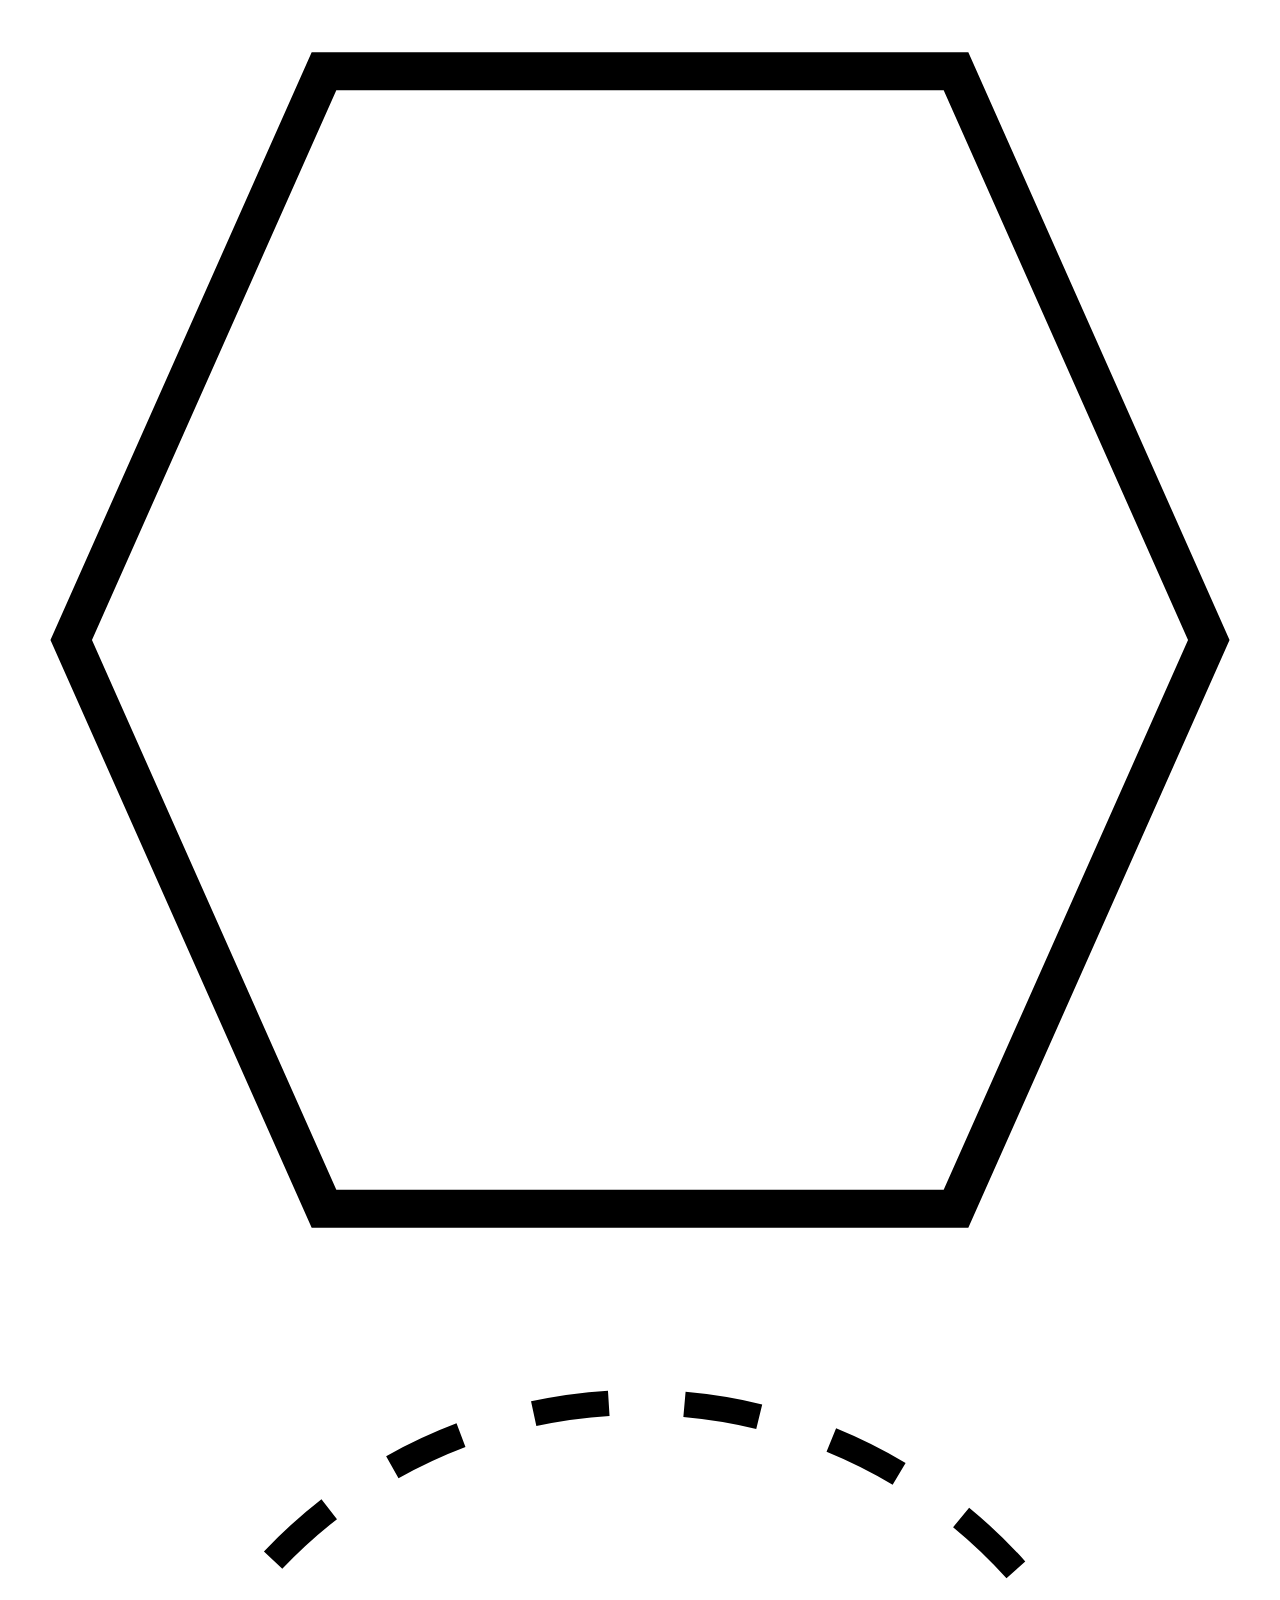
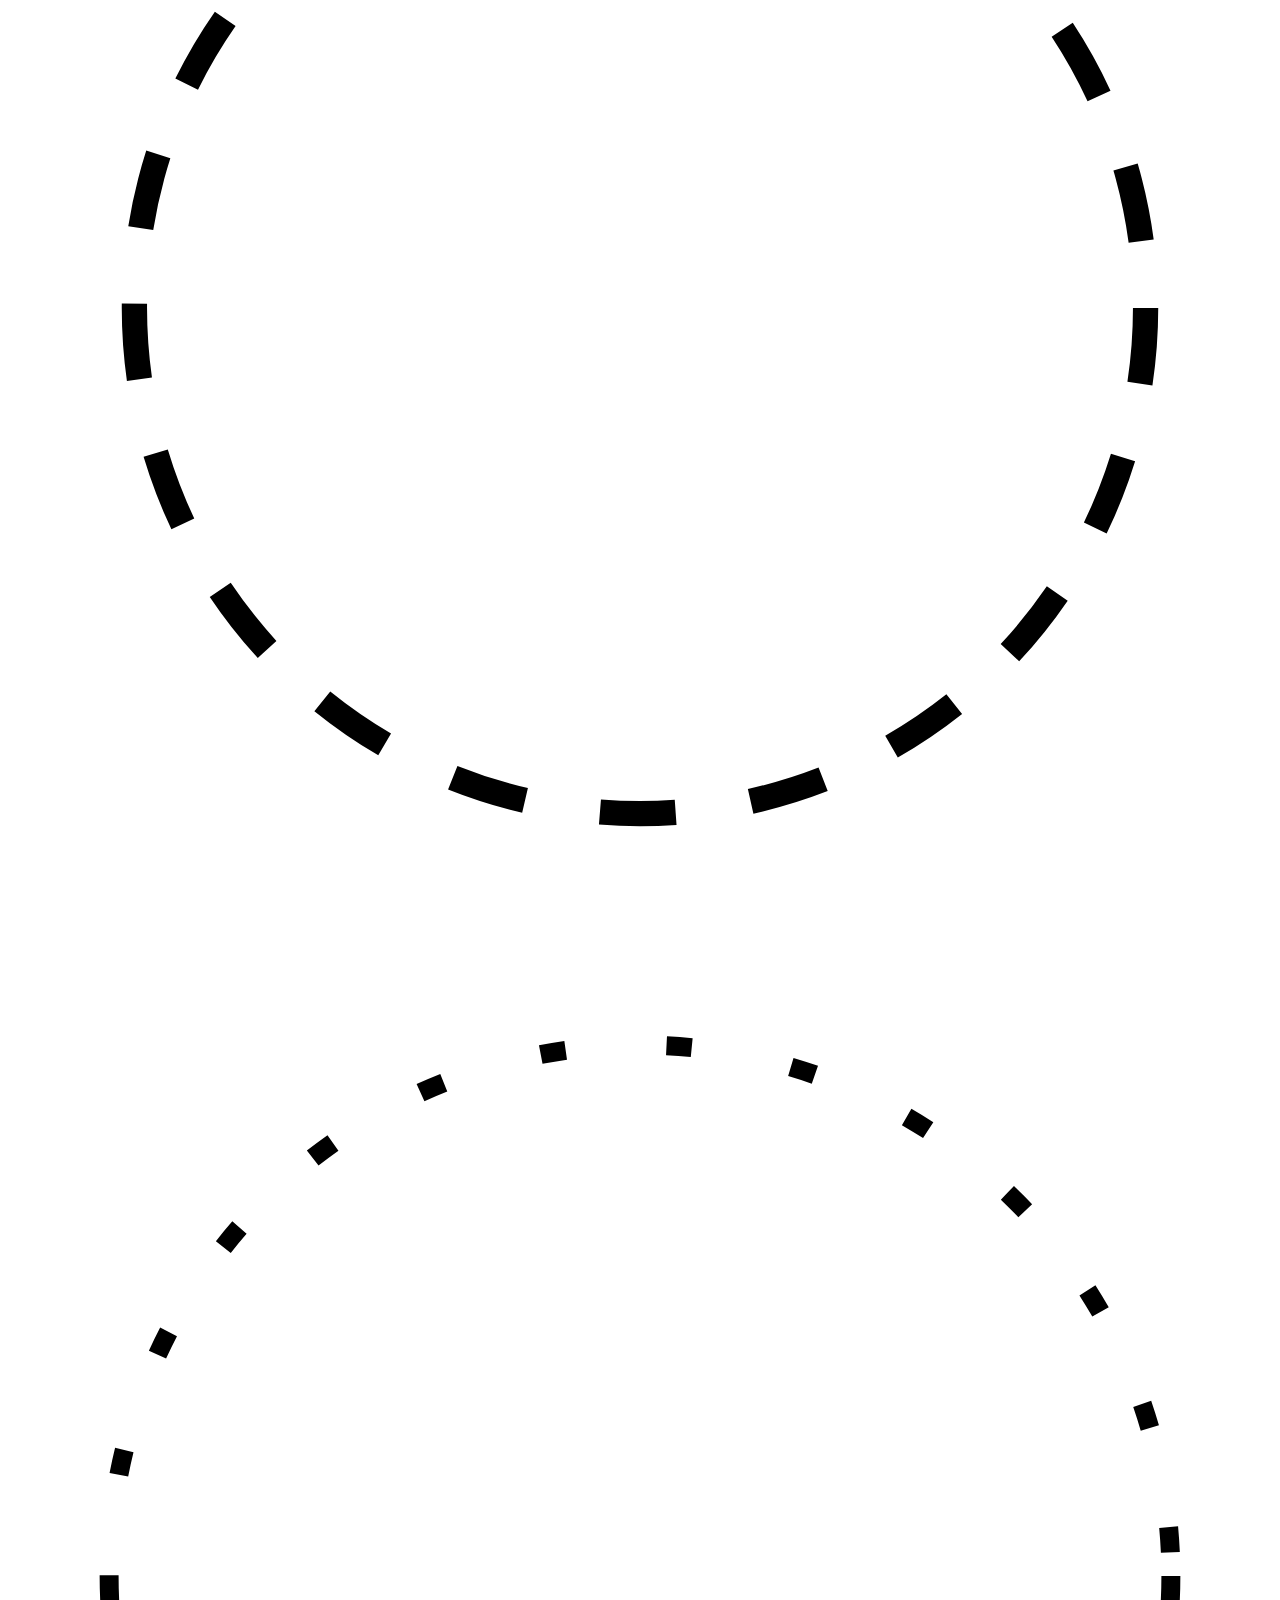
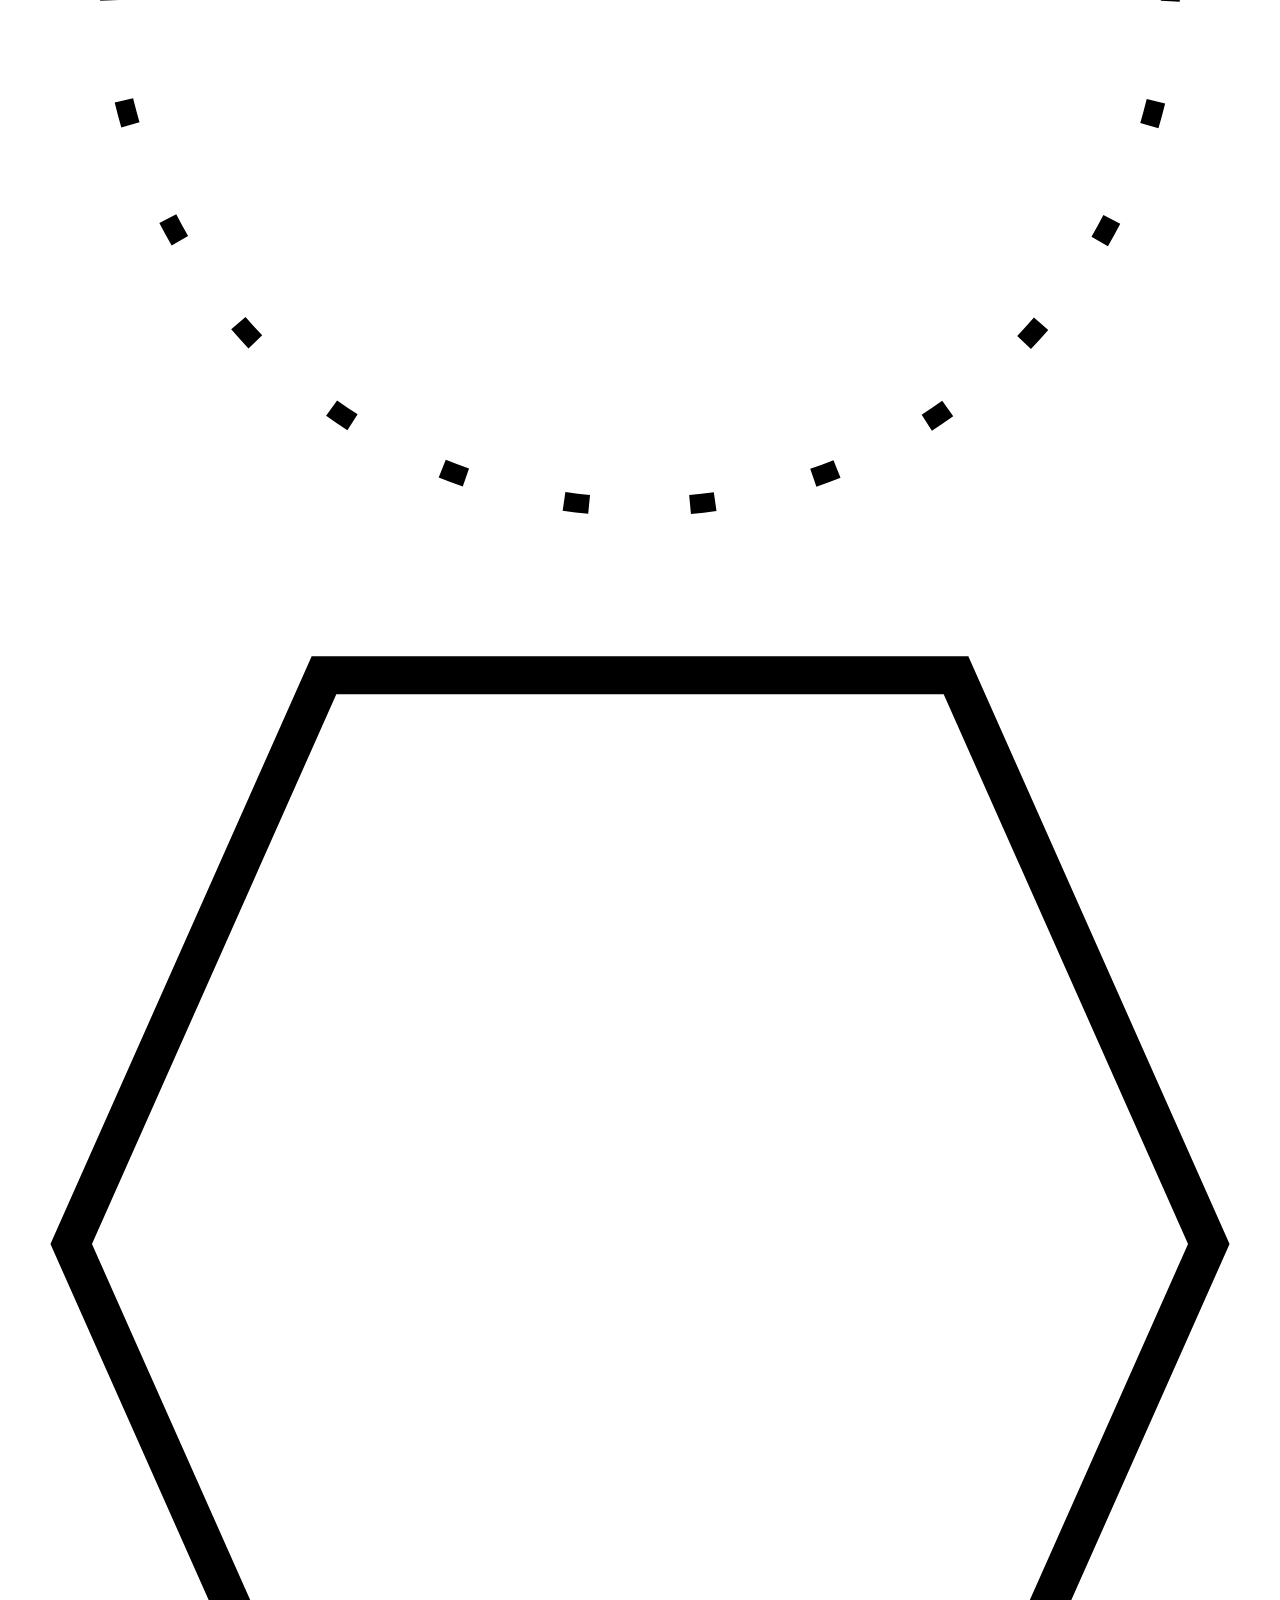
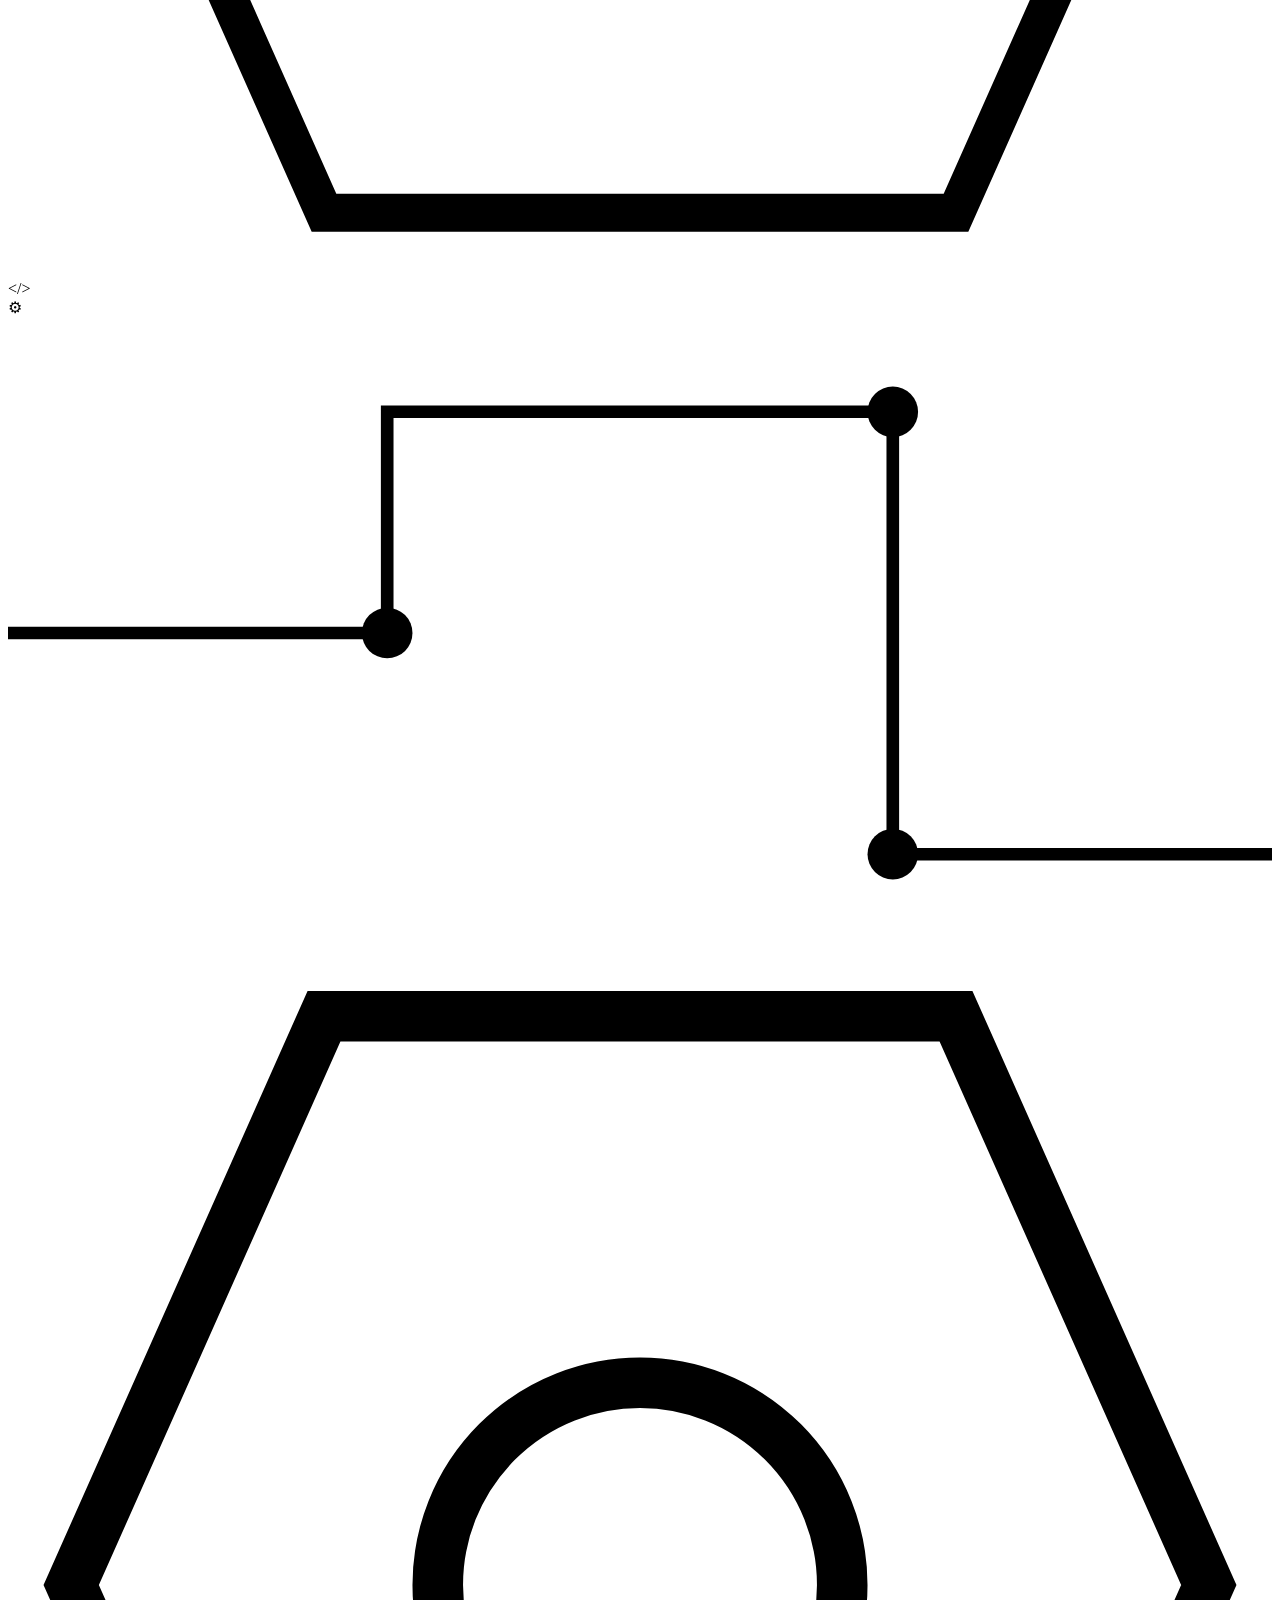
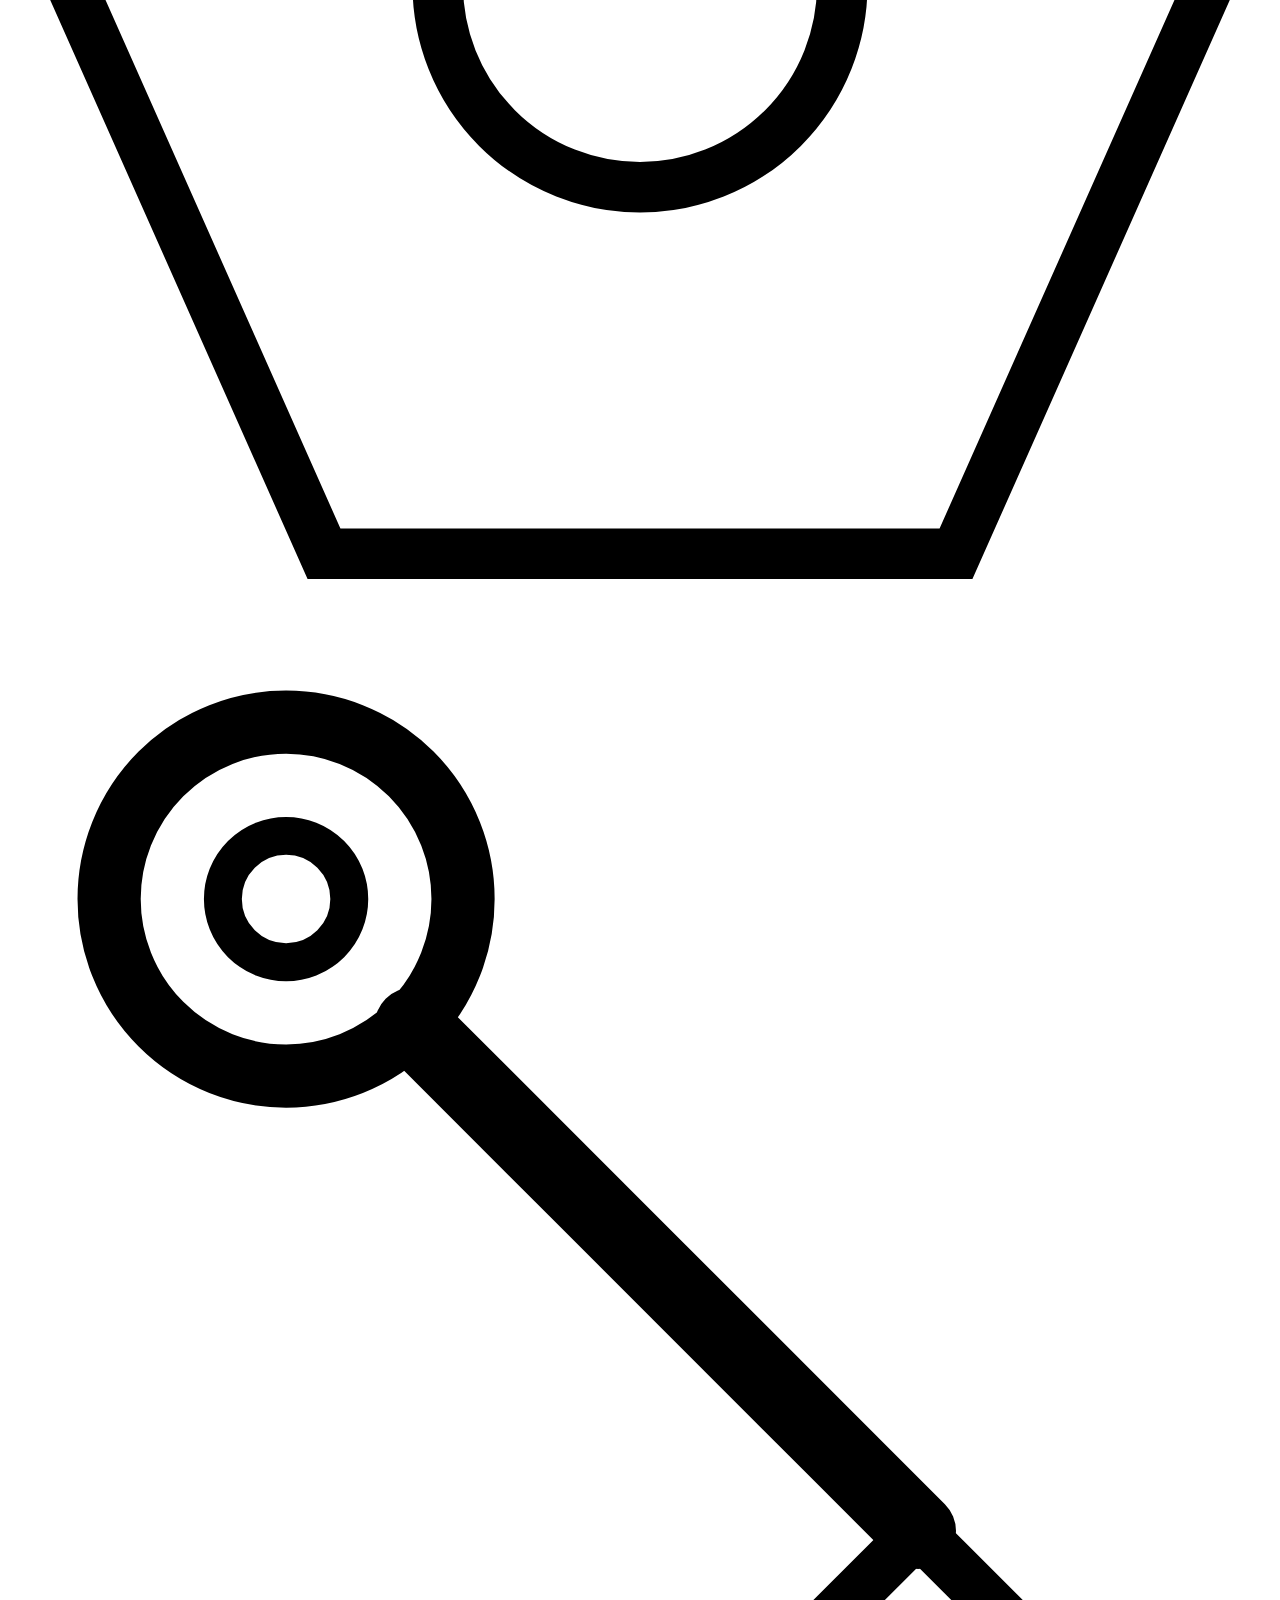
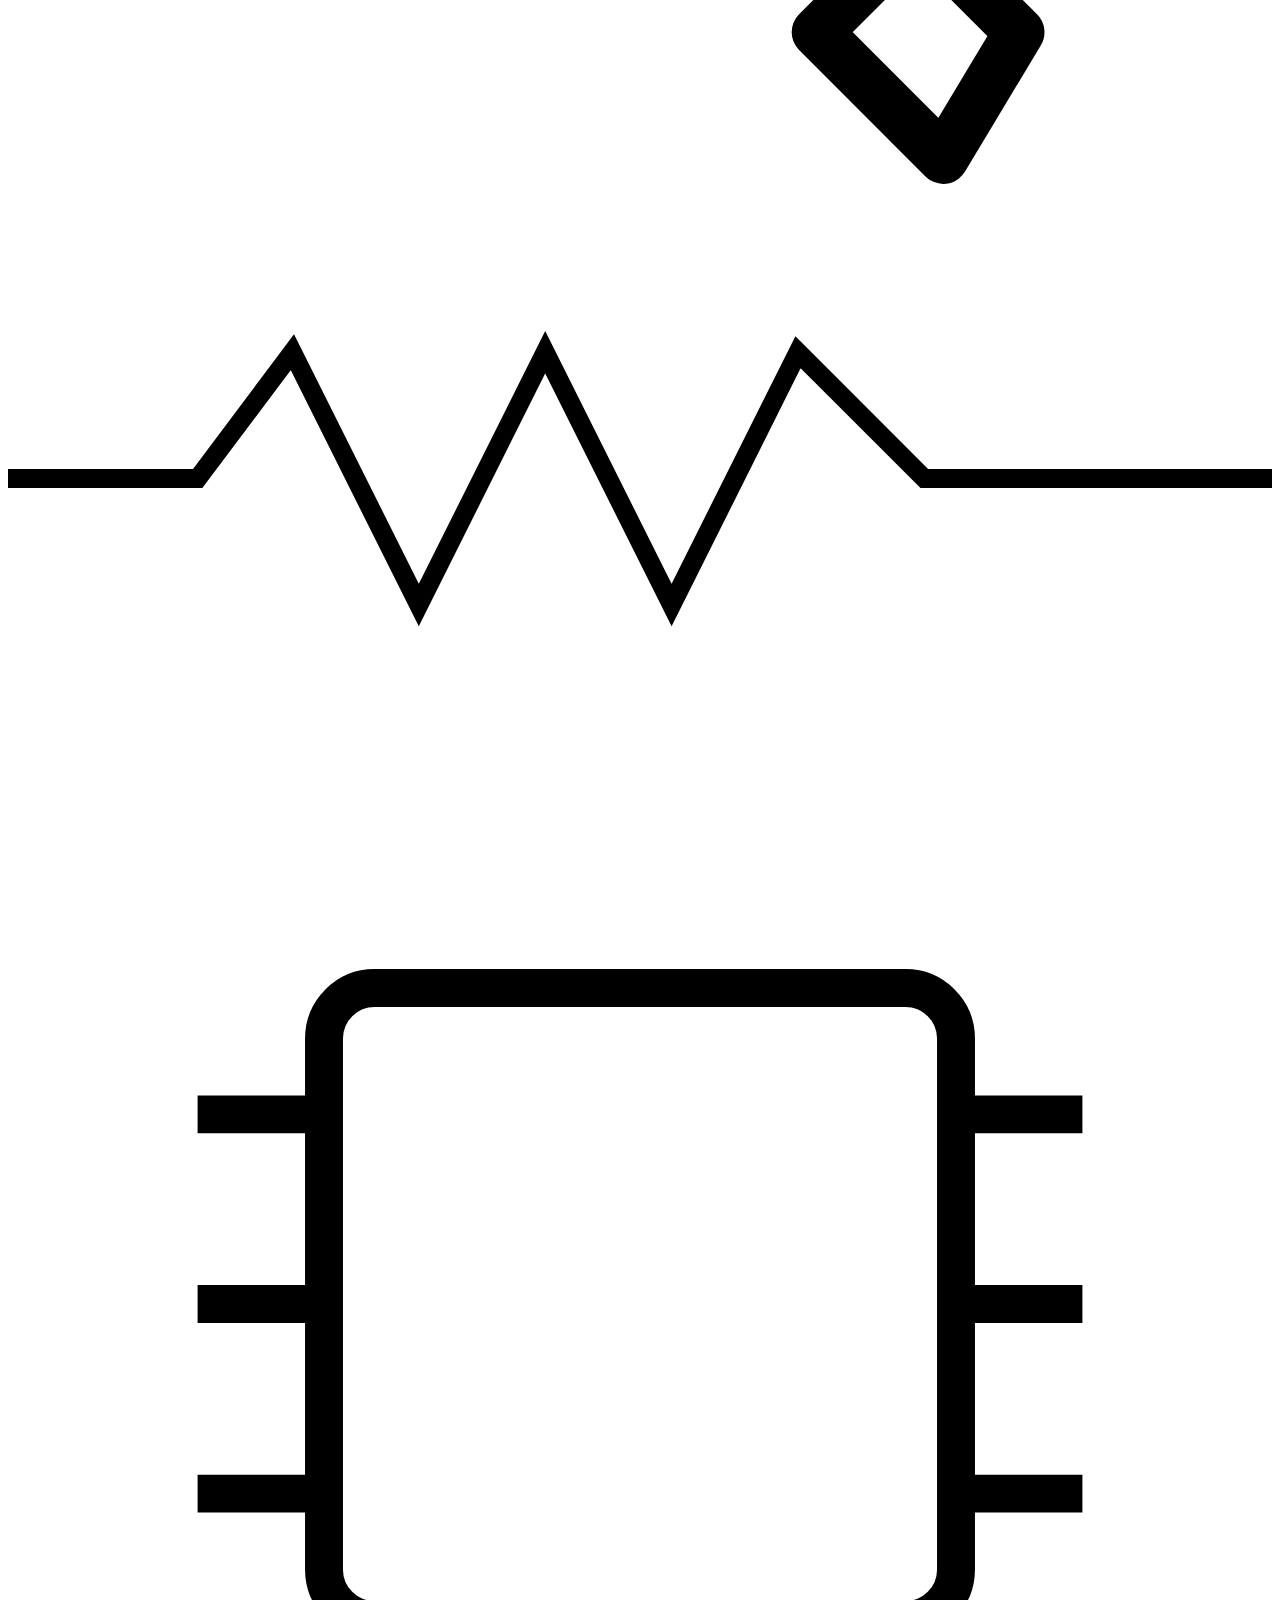
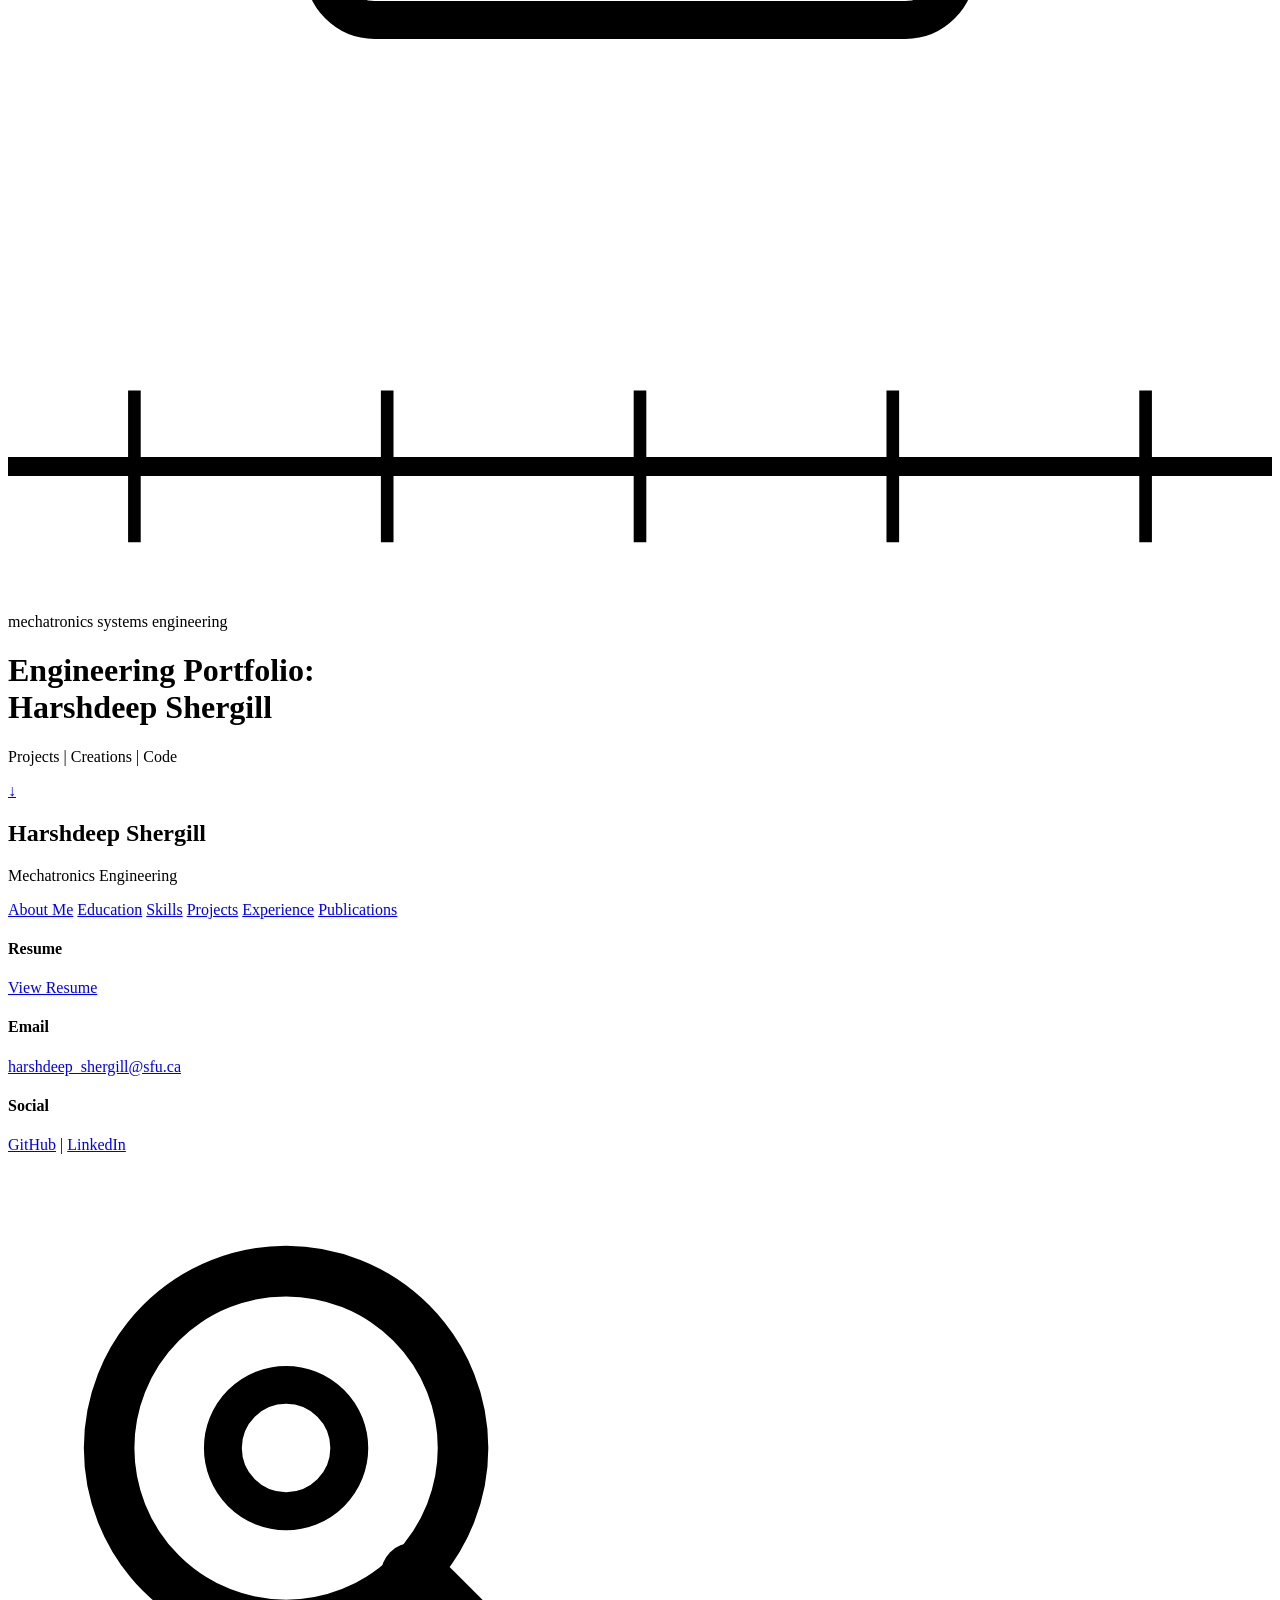
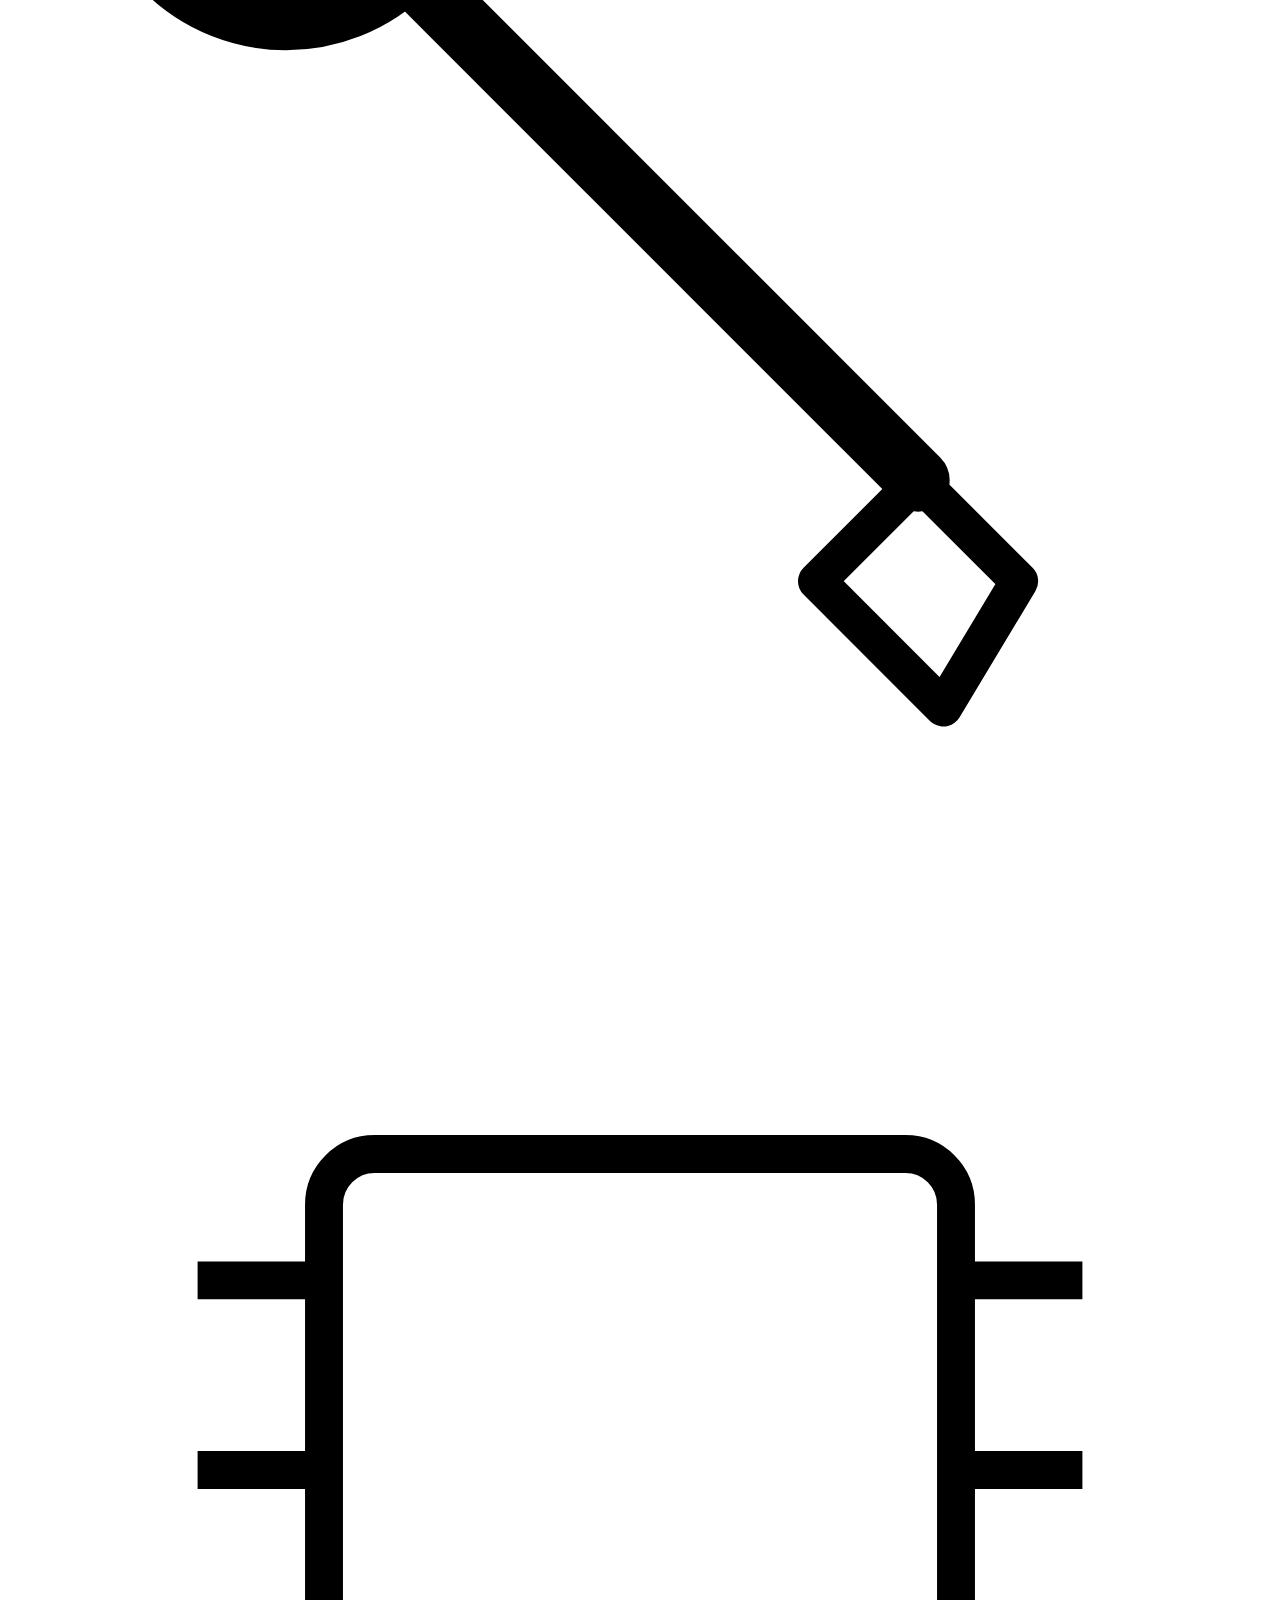
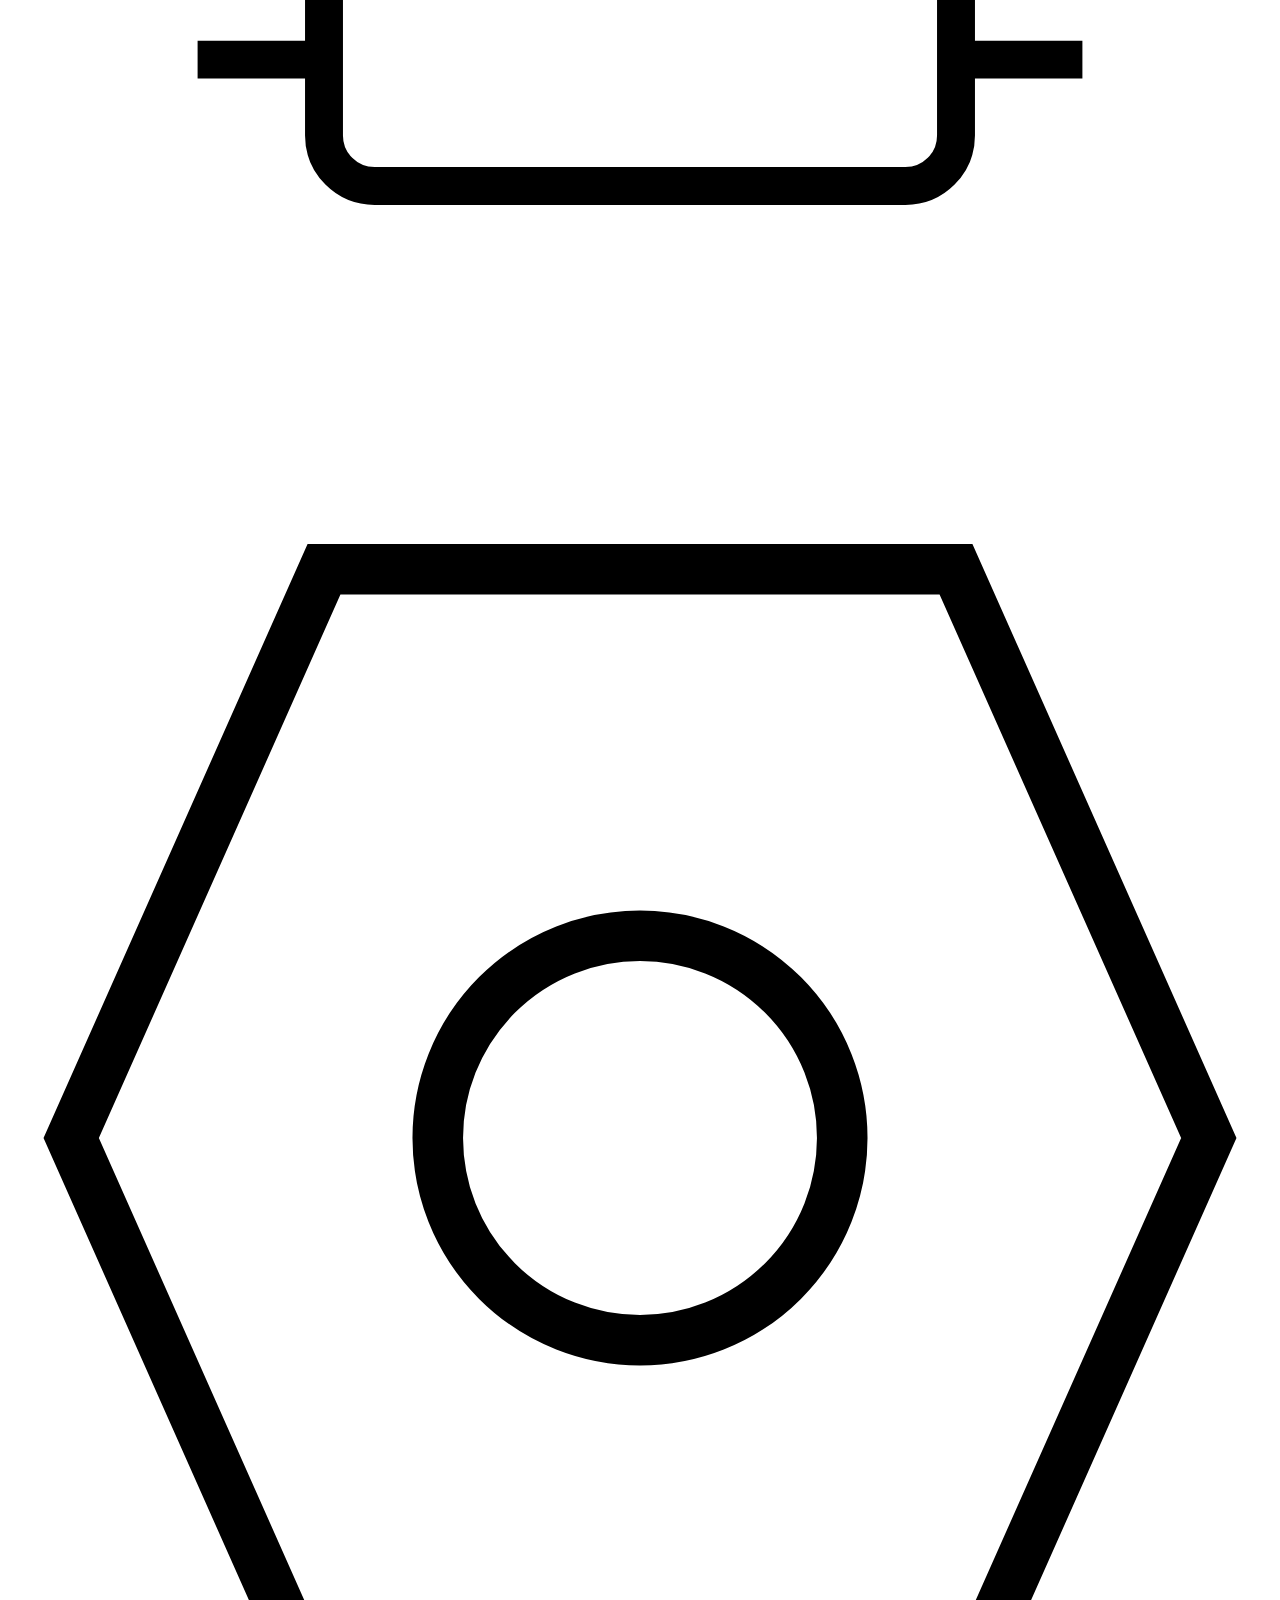
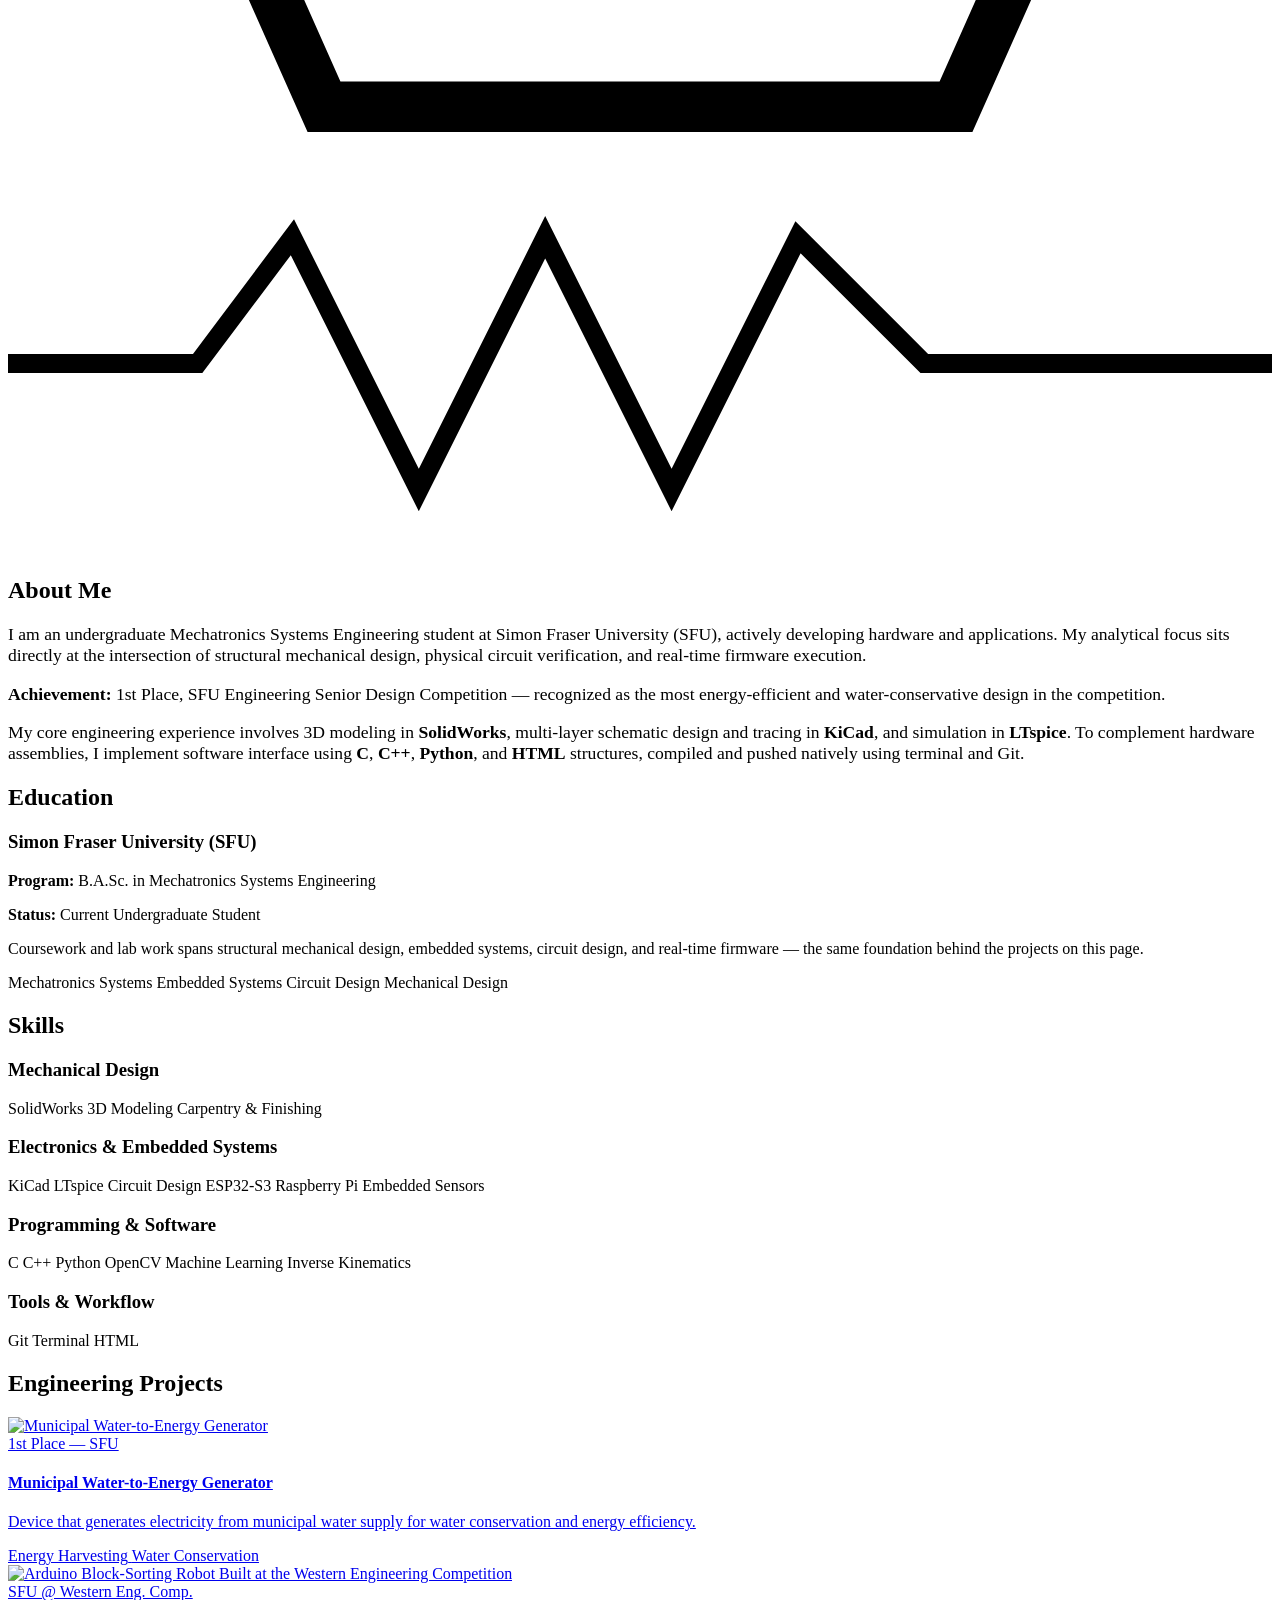
==== commit 6e390bbc: "Add files via upload" ====
--- a/index.html
+++ b/index.html
@@ -4,9 +4,9 @@
     <meta charset="UTF-8">
     <meta name="viewport" content="width=device-width, initial-scale=1.0">
     <title>Harshdeep Shergill | Engineering Portfolio</title>
-    <meta name="description" content="Mechatronics Systems Engineering portfolio of Harshdeep Shergill ‚Äî embedded systems, robotics, IoT devices, and firmware projects built with C, C++, Python, and KiCad.">
+    <meta name="description" content="Mechatronics Systems Engineering portfolio of Harshdeep Shergill — embedded systems, robotics, IoT devices, and firmware projects built with C, C++, Python, and KiCad.">
     <meta property="og:title" content="Harshdeep Shergill | Engineering Portfolio">
-    <meta property="og:description" content="Mechatronics Systems Engineering portfolio ‚Äî embedded systems, robotics, IoT devices, and firmware projects.">
+    <meta property="og:description" content="Mechatronics Systems Engineering portfolio — embedded systems, robotics, IoT devices, and firmware projects.">
     <meta property="og:type" content="website">
     <meta name="twitter:card" content="summary">
     <link rel="icon" type="image/svg+xml" href="data:image/svg+xml,%3Csvg xmlns='http://www.w3.org/2000/svg' viewBox='0 0 100 100'%3E%3Cpolygon points='25,5 75,5 95,50 75,95 25,95 5,50' fill='none' stroke='%233b82f6' stroke-width='8'/%3E%3Ccircle cx='50' cy='50' r='14' fill='%233b82f6'/%3E%3C/svg%3E">
@@ -54,7 +54,7 @@
             <div class="particle p-accent dot p6"></div>
             <div class="particle p-accent2 dot p7"></div>
             <div class="particle p-accent2 mono p8">&lt;/&gt;</div>
-            <div class="particle p-accent p9">‚öô</div>
+            <div class="particle p-accent p9">⚙</div>
             <div class="particle p-accent p10">
                 <svg viewBox="0 0 200 100" preserveAspectRatio="none"><path d="M0 50 H60 V15 H140 V85 H200" fill="none" stroke="currentColor" stroke-width="2"/><circle cx="60" cy="50" r="4" fill="currentColor"/><circle cx="140" cy="15" r="4" fill="currentColor"/><circle cx="140" cy="85" r="4" fill="currentColor"/></svg>
             </div>
@@ -84,7 +84,7 @@
         <h1>Engineering Portfolio:<br>Harshdeep Shergill</h1>
         <p>Projects | Creations | Code</p>
 
-        <a href="#main-workspace" class="scroll-down-btn" aria-label="Scroll Down">‚Üì</a>
+        <a href="#main-workspace" class="scroll-down-btn" aria-label="Scroll Down">↓</a>
     </div>
 
     <div class="portfolio-container" id="main-workspace">
@@ -146,7 +146,7 @@
                     I am an undergraduate Mechatronics Systems Engineering student at Simon Fraser University (SFU), actively developing hardware and applications. My analytical focus sits directly at the intersection of structural mechanical design, physical circuit verification, and real-time firmware execution.
                 </p>
                 <p style="font-size: 1.1rem; margin-bottom: 16px;">
-                    <strong>Achievement:</strong> 1st Place, SFU Engineering Senior Design Competition ‚Äî recognized as the most energy-efficient and water-conservative design in the competition.
+                    <strong>Achievement:</strong> 1st Place, SFU Engineering Senior Design Competition — recognized as the most energy-efficient and water-conservative design in the competition.
                 </p>
                 <p style="font-size: 1.1rem;">
                     My core engineering experience involves 3D modeling in <strong>SolidWorks</strong>, multi-layer schematic design and tracing in <strong>KiCad</strong>, and simulation in <strong>LTspice</strong>. To complement hardware assemblies, I implement software interface using <strong>C</strong>, <strong>C++</strong>, <strong>Python</strong>, and <strong>HTML</strong> structures, compiled and pushed natively using terminal and Git.
@@ -161,7 +161,7 @@
                     <div class="project-details">
                         <p><strong>Program:</strong> B.A.Sc. in Mechatronics Systems Engineering</p>
                         <p><strong>Status:</strong> Current Undergraduate Student</p>
-                        <p>Coursework and lab work spans structural mechanical design, embedded systems, circuit design, and real-time firmware ‚Äî the same foundation behind the projects on this page.</p>
+                        <p>Coursework and lab work spans structural mechanical design, embedded systems, circuit design, and real-time firmware — the same foundation behind the projects on this page.</p>
                         <div class="tech-tags">
                             <span class="tag">Mechatronics Systems</span>
                             <span class="tag">Embedded Systems</span>
@@ -231,7 +231,7 @@
                             <img src="assets/images/water-energy-generator.jpg" alt="Municipal Water-to-Energy Generator">
                         </div>
                         <div class="tile-body">
-                            <div class="award-badge">1st Place ‚Äî SFU</div>
+                            <div class="award-badge">1st Place — SFU</div>
                             <h4>Municipal Water-to-Energy Generator</h4>
                             <p>Device that generates electricity from municipal water supply for water conservation and energy efficiency.</p>
                             <div class="tile-tags">
@@ -352,7 +352,7 @@
                             <span class="tag">Pharmaceuticals</span>
                             <span class="tag">Research</span>
                         </div>
-                        <a href="./assets/AI-in-Canadian-Pharmaceuticals.pdf" class="project-link" target="_blank">Read the Paper (PDF) ‚Üí</a>
+                        <a href="./assets/AI-in-Canadian-Pharmaceuticals.pdf" class="project-link" target="_blank">Read the Paper (PDF) →</a>
                     </div>
                 </div>
 
